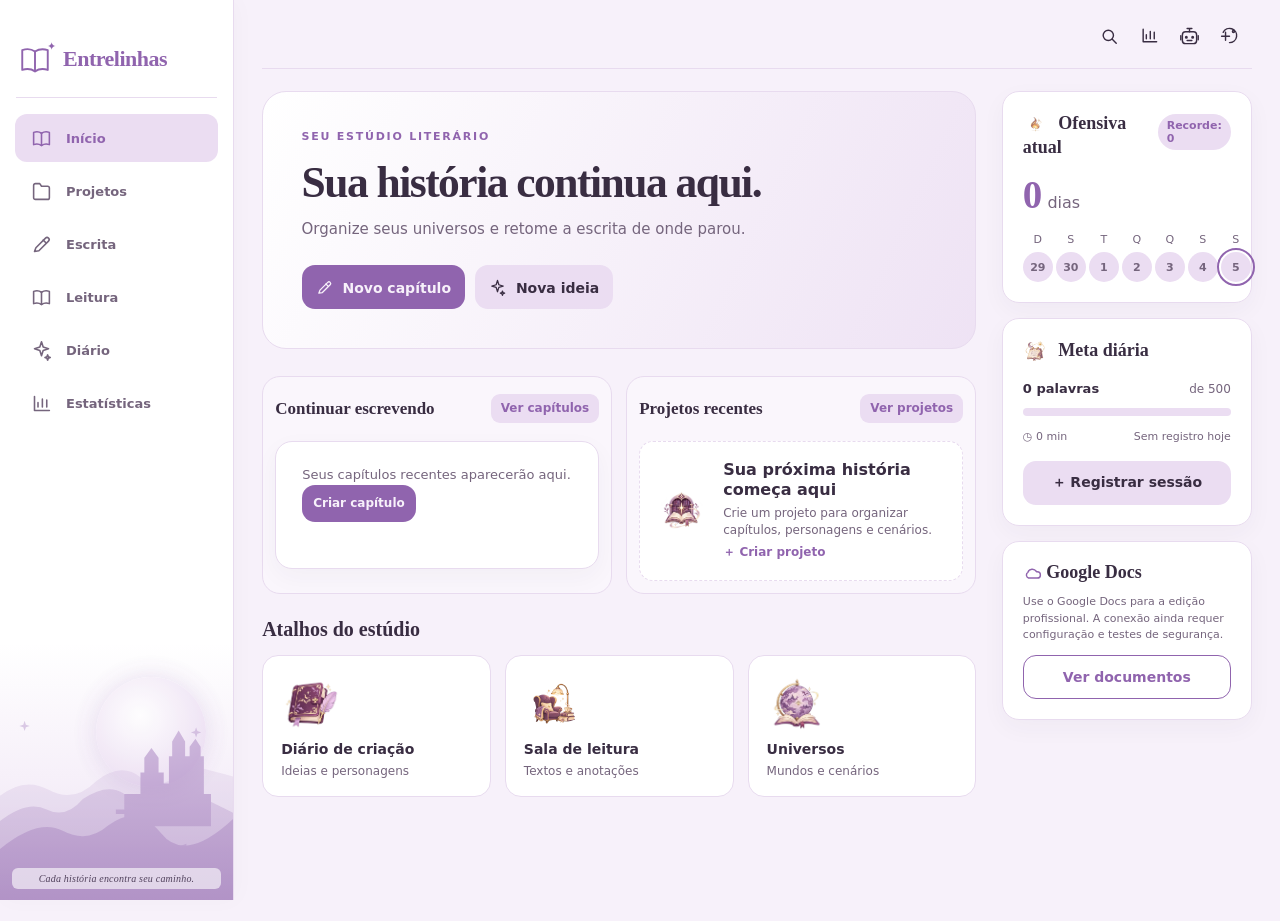
==== index.html @ 414680ad "Add files via upload" ====
<!doctype html>
<html lang="pt-BR"><head>
<meta charset="utf-8">
<meta http-equiv="Content-Security-Policy" content="default-src 'self'; base-uri 'self'; object-src 'none'; script-src 'self' https://accounts.google.com https://apis.google.com; connect-src 'self' https://www.googleapis.com https://docs.googleapis.com https://upload.googleapis.com https://accounts.google.com; img-src 'self' data: blob:; style-src 'self' 'unsafe-inline' https://fonts.googleapis.com; font-src 'self' data: https://fonts.gstatic.com; frame-src https://accounts.google.com https://docs.google.com https://drive.google.com; form-action 'self'; worker-src 'self'; manifest-src 'self'; upgrade-insecure-requests">
<meta name="referrer" content="no-referrer">
<link rel="stylesheet" href="./styles-v315.css"><meta name="viewport" content="width=device-width,initial-scale=1,viewport-fit=cover"><meta name="theme-color" content="#9064AE">
<title>Entrelinhas · Estúdio Literário</title>
<meta name="application-version" content="3.0.9-identidade-adaptavel">
<link rel="manifest" href="./manifest.json">
<link rel="icon" type="image/png" sizes="192x192" href="./icon-192.png">
<link rel="apple-touch-icon" href="./icon-192.png">
<meta name="application-name" content="Entrelinhas">
<meta name="apple-mobile-web-app-capable" content="yes">
<meta name="apple-mobile-web-app-status-bar-style" content="default">

<meta name="application-version" content="3.1.4-editor-imagens-e-leitura">
</head><body data-theme="lavanda"><div id="app"></div><nav id="nav" class="nav" aria-label="Navegação principal"></nav><dialog id="dialog"></dialog><div id="toast" role="status" aria-live="polite"></div><input type="file" id="importFile" accept=".txt,.md,.html,.htm,.docx,.epub,text/plain,text/html" hidden><input type="file" id="projectZipFile" accept=".zip,application/zip" hidden><input type="file" id="backupFile" accept=".json,application/json" hidden><input type="file" id="noteImageFile" accept="image/png,image/jpeg,image/webp" hidden><input type="file" id="imageFile" accept="image/png,image/jpeg,image/webp,image/gif" hidden>
<script defer src="./app-v315.js"></script>
<script defer src="./pwa-register.js"></script>
</body></html>
---- styles-v315.css ----
:root{--bg:#f7f1fa;--card:#fff;--ink:#392d42;--muted:#75657d;--accent:#9064ae;--soft:#ebddf2;--border:#e8dbef;--good:#408365;--shadow:0 8px 25px rgba(57,45,66,.04);--danger:#af425a}
*{box-sizing:border-box}html,body{min-height:100%;margin:0}body{background:var(--bg);color:var(--ink);font-family:system-ui,-apple-system,'Segoe UI',sans-serif}body[data-theme=noturno]{--bg:#231d2d;--card:#342b42;--ink:#f7f0fa;--muted:#ccbdd8;--accent:#d0a7ec;--soft:#50405f;--border:#5e4d6b;--good:#b8e2bd;--shadow:none;--danger:#ec91a2}body[data-theme=papel]{--bg:#f3e8d7;--card:#fff9ef;--ink:#443426;--muted:#786550;--accent:#946d50;--soft:#ead9c1;--border:#e2cfb4;--good:#54815e;--shadow:none;--danger:#ac4858}
button,input,select,textarea{font:inherit}button{cursor:pointer;color:inherit}button:disabled{opacity:.5;cursor:not-allowed}button:focus-visible,input:focus-visible,textarea:focus-visible,select:focus-visible,[contenteditable]:focus-visible{outline:2px solid var(--accent);outline-offset:3px}a{color:var(--accent)}#app{max-width:720px;margin:auto;padding:0 16px 100px;min-height:100dvh}.top{padding:22px 3px 8px;display:flex;justify-content:space-between;align-items:center;gap:8px}.brand{font:700 25px Georgia,serif;letter-spacing:-.8px;color:var(--accent)}.head-actions{display:flex;align-items:center;gap:4px}.icon-btn{background:transparent;border:0;min-width:38px;min-height:38px;font-size:19px;border-radius:12px}.icon-btn:hover{background:var(--soft)}.small{font-size:12px}.tiny{font-size:11px}.muted{color:var(--muted)}.good{color:var(--good)}.strong{font-weight:800}.headline{font-size:clamp(23px,5.6vw,30px);font-weight:800;letter-spacing:-.8px;line-height:1.18;margin:10px 0}.sub{font-size:13px;color:var(--muted);line-height:1.55;margin:5px 0 19px}.section{font-size:19px;font-weight:800;letter-spacing:-.3px;margin:23px 0 12px}.card{background:var(--card);border:1px solid var(--border);border-radius:21px;padding:17px;margin-bottom:12px;box-shadow:var(--shadow)}.card h2{font-size:17px;margin:0 0 10px}.row{display:flex;align-items:center;justify-content:space-between;gap:10px}.flex{display:flex;align-items:center;gap:12px}.grow{flex:1;min-width:0}.grid2{display:grid;grid-template-columns:repeat(2,minmax(0,1fr));gap:10px}.grid3{display:grid;grid-template-columns:repeat(3,minmax(0,1fr));gap:9px}.btn{border:0;border-radius:13px;background:var(--accent);color:var(--bg);font-size:14px;font-weight:750;min-height:44px;padding:11px 14px}.btn.subtle{background:var(--soft);color:var(--ink)}.btn.outline{background:transparent;color:var(--accent);border:1px solid var(--accent)}.btn.danger{background:var(--danger);color:#fff}.btn.small-btn{min-height:37px;padding:8px 11px;font-size:12px}.btn.block{width:100%}.btn-group{display:flex;gap:8px;flex-wrap:wrap}.btn-group .btn{flex:1}.badge{display:inline-flex;padding:5px 9px;border-radius:99px;font-size:11px;font-weight:700;background:var(--soft);color:var(--accent)}.stat{background:var(--soft);border-radius:15px;padding:13px}.number{font-size:28px;font-weight:840;letter-spacing:-.6px;margin:5px 0}.progress{height:8px;background:var(--soft);overflow:hidden;border-radius:20px}.progress>i{display:block;height:100%;background:var(--accent);border-radius:20px}.week{display:grid;grid-template-columns:repeat(7,1fr);gap:5px;margin-top:16px}.week-day{text-align:center;font-size:11px;color:var(--muted)}.dot{width:min(37px,10vw);height:min(37px,10vw);margin:6px auto 0;border-radius:50%;background:var(--soft);color:var(--muted);display:grid;place-items:center;font-size:12px;font-weight:800}.dot.active{background:var(--accent);color:var(--bg)}.dot.today{outline:2px solid var(--accent);outline-offset:2px}.nav{position:fixed;bottom:0;left:50%;transform:translateX(-50%);max-width:720px;width:100%;z-index:20;display:grid;grid-template-columns:repeat(5,1fr);background:var(--card);border-top:1px solid var(--border);padding:8px 6px max(10px,env(safe-area-inset-bottom))}.nav button{border:0;background:transparent;color:var(--muted);display:grid;justify-items:center;gap:3px;padding:5px 0;font-size:10px}.nav button span{font-size:21px}.nav button.active{color:var(--accent);font-weight:800}.project-item{display:flex;align-items:center;gap:12px;text-align:left;width:100%;border-radius:17px;border:1px solid var(--border);background:var(--card);padding:12px;margin-bottom:10px;color:var(--ink)}.cover{width:63px;height:86px;border-radius:10px;flex-shrink:0;display:grid;place-items:center;align-content:center;color:white;font-size:12px;font-weight:700;text-align:center;padding:5px}.cover span{font-size:26px}.clip{overflow:hidden;text-overflow:ellipsis;white-space:nowrap}.line{padding:12px 0;border-bottom:1px solid var(--border)}.line:last-child{border-bottom:0}.empty{color:var(--muted);font-size:13px;line-height:1.6}.chips{display:flex;gap:8px;flex-wrap:wrap;margin:9px 0 15px}.chip{border:0;border-radius:99px;background:var(--soft);color:var(--ink);padding:8px 11px;font-weight:650;font-size:12px}.chip.active{background:var(--accent);color:var(--bg)}.chip:disabled{opacity:.55}.field{display:block;margin:13px 0}.field label{font-size:12px;font-weight:750;display:block;margin-bottom:6px}.field input,.field textarea,.field select{display:block;background:var(--card);color:var(--ink);width:100%;border:1px solid var(--border);border-radius:12px;min-height:44px;padding:10px 12px}.field textarea{min-height:115px;resize:vertical}.swatches{display:flex;gap:12px;flex-wrap:wrap}.swatch{width:39px;height:39px;border-radius:12px;border:2px solid transparent}.swatch.active{outline:2px solid var(--accent);outline-offset:2px}dialog{background:var(--bg);color:var(--ink);border:0;border-radius:22px 22px 0 0;padding:19px;position:fixed;inset:auto 0 0;margin:0 auto;width:min(100%,650px);max-width:650px;max-height:90dvh;overflow:auto}dialog::backdrop{background:#0008}dialog h2{margin:0;font-size:20px}.divider{height:1px;background:var(--border);margin:16px 0}.note-card{border:1px solid var(--border);background:var(--card);border-radius:16px;padding:13px;margin-bottom:9px}.note-card .note-body{font-size:12px;color:var(--muted);line-height:1.5;white-space:pre-wrap;overflow-wrap:anywhere;max-height:70px;overflow:hidden}.tag{border-radius:100px;padding:4px 7px;background:var(--soft);color:var(--accent);font-size:10px}.preview{display:block;width:100%;border:0;background:none;text-align:left;padding:0;color:inherit}.bar-chart{height:130px;display:flex;align-items:end;gap:9px}.bar{flex:1;border-radius:8px 8px 3px 3px;background:var(--accent);min-height:2px}.cal{display:grid;grid-template-columns:repeat(7,1fr);gap:6px;text-align:center;font-size:12px}.cal>span{padding:9px 2px;border-radius:13px}.cal>.on{background:var(--accent);color:var(--bg)}.toast{position:fixed;bottom:84px;left:50%;transform:translateX(-50%);z-index:60;background:var(--ink);color:var(--bg);font-size:12px;padding:10px 15px;border-radius:16px;box-shadow:0 7px 30px #0003}#toast{display:none}#toast.visible{display:block}.fullview #app{padding:0;max-width:none}.fullview .nav{display:none}.editor-shell,.reader-shell{min-height:100dvh;display:flex;flex-direction:column;max-width:1000px;margin:auto}.editor-top,.reader-top{display:flex;gap:8px;align-items:center;justify-content:space-between;padding:10px 13px;background:var(--card);border-bottom:1px solid var(--border)}.editor-top .doc-title{flex:1;background:transparent;color:var(--ink);border:0;min-width:0;font-weight:800;font-size:15px;padding:8px}.toolbar{background:var(--card);border-bottom:1px solid var(--border);padding:8px 10px;display:flex;gap:5px;overflow-x:auto;flex-shrink:0;scrollbar-width:thin}.tool{height:38px;min-width:39px;border:1px solid var(--border);background:var(--soft);color:var(--ink);border-radius:10px;padding:0 11px;font-size:13px;flex-shrink:0}.tool.select{padding:0 6px}.tool select{border:0;background:transparent;color:var(--ink);max-width:105px;height:100%}.writing-box{flex:1;background:var(--bg);padding:18px 10px 105px;min-height:calc(100dvh - 160px)}.paper{min-height:65dvh;max-width:780px;margin:auto;padding:30px clamp(18px,5vw,56px);border-radius:11px;background:var(--card);box-shadow:0 3px 25px #00000008;color:var(--ink);font-family:Georgia,serif;font-size:17px;line-height:1.8;outline:0;overflow-wrap:anywhere}.paper:empty::before{content:'Comece seu capítulo aqui…';color:var(--muted)}.paper img,.reader-content img{max-width:100%;height:auto;border-radius:8px}.paper table,.reader-content table{width:100%;border-collapse:collapse}.paper td,.paper th,.reader-content td,.reader-content th{border:1px solid var(--border);padding:6px}.paper blockquote,.reader-content blockquote{border-left:3px solid var(--accent);padding-left:12px;color:var(--muted)}.paper h1,.paper h2,.reader-content h1,.reader-content h2{line-height:1.25}.editor-status{position:fixed;bottom:0;width:100%;background:var(--card);border-top:1px solid var(--border);padding:10px 15px;display:flex;justify-content:space-between;gap:8px;color:var(--muted);font-size:11px;z-index:4}.reader-shell{height:100dvh;min-height:100dvh;max-width:950px}.reader-top{flex-shrink:0}.reader-actions{display:flex;gap:3px}.reader-scroll{flex:1;overflow-y:auto;overscroll-behavior:contain;scroll-behavior:smooth;background:var(--reader-bg,#fffaf0);color:var(--reader-ink,#3c3328)}.reader-content{max-width:730px;margin:0 auto;padding:28px 24px 80px;font:var(--reader-size,19px)/var(--reader-line,1.75) var(--reader-font,Georgia,serif);white-space:normal;overflow-wrap:anywhere}.reader-content p{margin:0 0 1em;text-align:justify}.reader-content h1,.reader-content h2{text-align:left}.reader-content::selection,.reader-content *::selection{background:#e5bafa}.reader-scroll.paged{overflow-x:auto;overflow-y:hidden;scroll-snap-type:x mandatory}.reader-scroll.paged .reader-content{height:100%;max-width:none;column-width:calc(min(100vw,720px) - 75px);column-gap:40px;column-fill:auto;padding:25px 20px}.reader-scroll.paged .reader-content>*{break-inside:avoid-column}.reader-mark{background:#f4d777;border-radius:3px;color:#3e3422;cursor:pointer}.reader-bottom{background:var(--card);border-top:1px solid var(--border);padding:8px 13px;display:flex;align-items:center;justify-content:space-between;gap:10px;font-size:11px}.reader-bottom .progress{flex:1}.reader-notes{position:absolute;bottom:48px;left:0;right:0;max-height:55vh;overflow:auto;background:var(--card);border-top:1px solid var(--border);padding:14px 18px;box-shadow:0 -10px 35px #0002;z-index:5}.text-quote{font-family:Georgia,serif;font-style:italic;border-left:3px solid var(--accent);padding:6px 11px;margin:10px 0;white-space:pre-wrap}.reader-toast{position:fixed;left:12px;bottom:65px;right:12px;background:var(--card);padding:10px 12px;border:1px solid var(--accent);border-radius:15px;z-index:10}.reader-night{--reader-bg:#201d29;--reader-ink:#ece5ee}.reader-sepia{--reader-bg:#f3e5c9;--reader-ink:#4a3929}.reader-white{--reader-bg:#fff;--reader-ink:#2c2c2c}.mini{font-size:11px;color:var(--muted);line-height:1.5}.danger-text{color:var(--danger)}.hr{margin:10px 0;border-top:1px solid var(--border)}.theme-preview{height:65px;border-radius:12px;border:1px solid var(--border);padding:10px;display:flex;align-items:center;justify-content:center}.theme-preview span{display:block;width:80%;height:30px;border-radius:7px}.banner{background:var(--soft);padding:14px;border-radius:16px;border:1px solid var(--border);margin-bottom:12px}.sr-only{position:absolute;clip:rect(0,0,0,0);width:1px;height:1px;overflow:hidden}.note-list-scroll{max-height:500px;overflow:auto}
@media(min-width:780px){#app{padding-left:26px;padding-right:26px}.editor-shell,.reader-shell{border-left:1px solid var(--border);border-right:1px solid var(--border)}}
@media print{body,body[data-theme]{background:white;color:black}body>*{display:none!important}body>#printRoot{display:block!important}#printRoot{font:12pt/1.6 Georgia,serif;margin:0 auto;max-width:185mm;color:black}#printRoot h1{text-align:center}#printRoot img{max-width:100%;height:auto}#printRoot table{border-collapse:collapse}#printRoot td,#printRoot th{border:1px solid #555;padding:5px}@page{size:A4;margin:20mm}}

.timer-clock{font-variant-numeric:tabular-nums;font-weight:700;color:var(--accent);white-space:nowrap}.editor-status{flex-wrap:wrap;gap:6px}.editor-status .btn{min-height:34px}button[disabled]{opacity:.48;cursor:not-allowed}

/* v0.4: organização e busca */
.project-doc-row{display:flex;align-items:stretch;gap:6px;margin:7px 0}.project-doc-row>.grow{flex:1;min-width:0}.project-doc-row .note-card{margin:0;height:100%}.move-doc-controls{display:flex;flex-direction:column;justify-content:center;gap:5px}.move-doc-controls .btn{min-width:39px;min-height:37px;padding:5px}#libraryResults .preview{text-align:left;width:100%;display:block}#libraryResults .note-card{margin:9px 0}#librarySearch{font-size:16px}body .head-actions{gap:2px}

/* Entrelinhas 0.5: controles compactos de leitura em voz alta */
.reader-actions{gap:2px}.reader-actions .icon-btn{min-width:34px}
@media(max-width:370px){.reader-actions .icon-btn{padding:4px;min-width:30px}}

/* Entrelinhas 0.9 — páginas completas do Diário */
.note-page{max-width:740px;margin:auto;padding:14px 15px 110px;min-height:100dvh}
.note-page-top{display:flex;align-items:center;gap:10px;position:sticky;top:0;z-index:5;background:var(--bg);padding:8px 0 13px}
.note-page-top .note-action{flex:0 0 auto}
.note-sheet{background:var(--card);border:1px solid var(--border);border-radius:23px;padding:22px;margin:12px 0;box-shadow:var(--shadow)}
.note-kicker{color:var(--accent);font-weight:750;font-size:12px;letter-spacing:.08em;text-transform:uppercase}
.note-page-title{font:700 clamp(27px,6vw,42px)/1.2 Georgia,serif;letter-spacing:-.025em;overflow-wrap:anywhere;margin:12px 0}
.note-pill{display:inline-flex;padding:6px 10px;border-radius:20px;background:var(--soft);font-size:12px;margin:3px 4px 3px 0}
.note-meta{display:grid;grid-template-columns:repeat(2,minmax(0,1fr));gap:8px;margin:18px 0}
.note-meta >div{border:1px solid var(--border);padding:12px;border-radius:14px;min-width:0;overflow-wrap:anywhere}
.note-meta small{display:block;color:var(--muted);margin-bottom:5px}
.note-section{padding:14px 0;border-top:1px solid var(--border)}
.note-section h3{font-size:15px;margin:0 0 8px}
.note-reader-prose{white-space:normal;overflow-wrap:anywhere;font-size:var(--reader-size,18px);line-height:var(--reader-line,1.8);font-family:var(--reader-font,Georgia,serif)}
.note-reader-prose p{margin:0 0 1em}.note-reader-prose img{max-width:100%;height:auto}
.note-edit-field{display:grid;gap:7px;margin:12px 0}.note-edit-field label{font-weight:700;font-size:13px}
.note-edit-area{min-height:240px;max-height:60vh;overflow:auto;border:1px solid var(--border);background:var(--card);border-radius:15px;padding:15px;outline-offset:2px;line-height:1.7;overflow-wrap:anywhere}
.note-toolbar{display:flex;gap:6px;flex-wrap:wrap;padding:8px 0}.note-toolbar button{padding:9px 12px;border:1px solid var(--border);border-radius:10px;background:var(--soft);font-weight:700}
.note-save-status{font-size:12px;color:var(--muted);padding:4px 8px}
.note-comment{border:1px solid var(--border);border-radius:12px;padding:12px;margin:9px 0}.note-comment button{margin-top:8px}.note-page .reader-sepia{background:#f9f2e5;color:#443426}.note-page .reader-white{background:#fff;color:#252525}.note-page .reader-night{background:#24222d;color:#eee5f4}
.note-page .reader-sepia,.note-page .reader-white,.note-page .reader-night{border-radius:18px;padding:16px}
.note-page .reader-sepia h3,.note-page .reader-white h3,.note-page .reader-night h3{color:inherit}
@media(max-width:370px){.note-page-top{flex-wrap:wrap}.note-sheet{padding:16px}.note-meta{grid-template-columns:1fr}}

/* v1.0: tipografia exclusivamente nas áreas de escrita; não altera o layout externo */
.typo-controls{display:flex;align-items:center;gap:7px;flex-wrap:wrap;padding:8px 1px 10px;border-bottom:1px solid var(--border);margin-bottom:7px}
.typo-controls label{font-size:12px;color:var(--muted);display:inline-flex;align-items:center;gap:5px;font-weight:650}
.typo-controls select,.typo-controls input{min-height:38px;background:var(--card);color:var(--ink);border:1px solid var(--border);border-radius:10px;padding:6px 8px;font-size:14px;max-width:140px}
.typo-controls input[type=number]{max-width:76px}.typo-controls .tool{font-size:13px;min-height:37px;padding:5px 9px}
.paper,.note-edit-area{overflow-wrap:anywhere;tab-size:4}
.note-edit-area font,.paper font{font-family:inherit}
@media(max-width:420px){.typo-controls{gap:5px}.typo-controls label{font-size:11px}.typo-controls select{max-width:130px}}

/* v1.1 — categorização interna do Diário; identidade visual preservada */
.diary-categories{display:grid;grid-template-columns:repeat(2,minmax(0,1fr));gap:8px;margin:14px 0 18px}
.diary-category{display:flex;align-items:center;justify-content:space-between;gap:8px;text-align:left;padding:12px;border:1px solid var(--border);border-radius:14px;background:var(--card);color:var(--ink);font-weight:700;font-size:12px;min-height:50px}
.diary-category small{background:var(--soft);color:var(--accent);border-radius:30px;padding:3px 8px}
.diary-category.selected{border-color:var(--accent);box-shadow:inset 0 0 0 1px var(--accent)}
.diary-sort{background:var(--card);border:1px solid var(--border);border-radius:10px;color:var(--ink);padding:8px;min-width:95px;max-width:180px}
.note-fields-group{border-top:1px solid var(--border);padding:8px 0 12px}.note-fields-group h3{font-size:16px}
.note-related,.note-block{border:1px solid var(--border);border-radius:15px;background:var(--card);padding:12px;margin:9px 0}
.note-related{display:flex;align-items:center;gap:10px}.note-block{background:var(--bg)}.note-block .note-edit-field textarea{min-height:58px}
.note-block .btn{margin:4px 0}
@media(min-width:650px){.diary-categories{grid-template-columns:repeat(3,minmax(0,1fr))}}

/* Entrelinhas 1.4: páginas de texto em vez de caixas arredondadas, sem mudar a identidade principal. */
.paper.el-paper-page,.note-edit-area.el-paper-page{border:0;border-radius:0;box-shadow:none;outline-offset:0;padding:var(--el-top,80px) var(--el-right,80px) var(--el-bottom,80px) var(--el-left,95px);width:100%;max-width:var(--el-paper-width,210mm);min-height:75vh;background:var(--card);margin:0 auto;overflow:visible;}
.paper.el-paper-page p,.note-edit-area.el-paper-page p{margin:0 0 var(--el-after,30px);padding-left:var(--el-paragraph,0px);text-indent:var(--el-first,0px)}
.note-edit-area.el-paper-page{max-height:none;min-height:60vh;overflow-wrap:anywhere}
.note-sheet:has(.el-paper-page){padding:12px;border-radius:15px}.el-note-actions{display:flex;gap:6px;flex-wrap:wrap;margin:12px 0}
.el-ruler-wrap{max-width:900px;margin:9px auto 0;padding:8px 14px;background:var(--card);border-bottom:1px solid var(--border)}.el-ruler-label{display:block;font-size:11px;color:var(--muted)}.el-ruler{height:31px;position:relative;margin:7px 0;background:repeating-linear-gradient(90deg,var(--border) 0,var(--border) 1px,transparent 1px,transparent 19px);border-bottom:1px solid var(--border)}.el-ruler-scale{font-size:10px;color:var(--muted);letter-spacing:8px;white-space:nowrap;overflow:hidden;display:block}.el-ruler-thumb{position:absolute;top:10px;transform:translateX(-50%);background:var(--accent);color:#fff;border:0;border-radius:3px;padding:2px 4px;font-size:10px;cursor:ew-resize;touch-action:none}.el-ruler-settings{border:0;background:none;color:var(--accent);font-weight:700;padding:6px 0;font-size:12px}.el-measure-grid{display:grid;grid-template-columns:repeat(2,minmax(0,1fr));gap:10px}.el-measure-grid label{font-size:12px;font-weight:650}.el-measure-grid input{display:block;width:100%;padding:10px;margin-top:4px;border:1px solid var(--border);border-radius:8px;background:var(--card);color:var(--ink)}
.el-template-grid{display:grid;grid-template-columns:repeat(2,minmax(0,1fr));gap:10px}.el-template-tile{min-width:0;border:1px solid var(--border);background:var(--card);border-radius:10px;padding:10px;text-align:left;color:var(--ink)}.el-template-preview{height:130px;overflow:hidden;border:1px solid var(--border);background:#fff;color:#26202a;padding:13px;font:8px/1.3 Georgia,serif;margin-bottom:9px;pointer-events:none}.el-template-preview h1{font-size:15px}.el-template-tile span{display:block;font-size:11px;color:var(--muted);margin-top:3px}
@media(max-width:520px){.el-ruler-wrap{padding:6px 10px}.paper.el-paper-page,.note-edit-area.el-paper-page{padding:clamp(24px,8vw,var(--el-top)) clamp(13px,5vw,28px);max-width:100%}.el-measure-grid{grid-template-columns:repeat(2,minmax(0,1fr))}.note-sheet:has(.el-paper-page){padding:8px}}
@media print{.el-ruler-wrap,.el-note-actions{display:none!important}}


/* Entrelinhas 1.5 — edição mobile enxuta e páginas do Diário em abas.
   Mantém o HTML dos textos e os IDs usados pelo salvamento das versões anteriores. */
.el-top-autosave{font-size:10px;color:var(--muted);white-space:nowrap}
.el-top-btn{border:0;background:transparent;color:var(--ink);min-width:35px;min-height:38px;font-size:21px;border-radius:10px}
.el-top-btn:focus-visible,.el-mobile-bottom button:focus-visible{outline:2px solid var(--accent)}
.el-mobile-bottom{display:none}
.el-note-tabbar{display:flex;gap:5px;overflow-x:auto;scrollbar-width:none;padding:0 0 12px;position:sticky;top:59px;background:var(--bg);z-index:4}
.el-note-tabbar button{white-space:nowrap;border:0;border-radius:11px;background:transparent;color:var(--muted);padding:10px 13px;font-size:13px;font-weight:650}
.el-note-tabbar button[aria-selected="true"]{background:var(--soft);color:var(--accent)}
.el-note-panel{display:none;min-width:0}
.el-note-panel.is-active{display:block}
.el-note-panel .note-meta{margin-top:4px}
.el-note-panel .note-meta>div{border:0;border-bottom:1px solid var(--border);border-radius:0;padding:8px 4px}
.el-note-panel .note-section{border-color:var(--border)}
.el-note-panel .note-section>h3{font-size:16px}
.el-note-panel .note-edit-area{outline:none;box-shadow:none}
.el-note-panel .note-page-title{margin-top:0}
.el-note-empty{font-size:13px;color:var(--muted);padding:23px 4px}
.el-note-panel .note-fields-group:not(:first-child){margin-top:12px}
.el-note-panel .note-fields-group textarea{min-height:70px;resize:vertical}
.el-doc-sheet{background:var(--card);width:100%;box-sizing:border-box;overflow-wrap:break-word}
.el-mobile-details{margin-bottom:10px}
@media(max-width:700px){
 .fullview #app{max-width:100vw;overflow-x:hidden}
 .editor-shell{max-width:100vw;min-width:0;width:100%;min-height:100dvh}
 .editor-top{position:sticky;top:0;z-index:21;gap:3px;padding:5px 8px;min-height:55px}
 .editor-top .doc-title{font-size:15px;padding:5px 2px;min-width:0;max-width:none}
 .editor-top .el-hidden-primary{display:none!important}
 .editor-top .el-top-autosave{display:none}
 .editor-shell>.toolbar,.editor-shell>.typo-controls,.editor-shell>.el-ruler-wrap{display:none!important}
 .writing-box{padding:0 0 calc(82px + env(safe-area-inset-bottom));min-height:calc(100dvh - 115px);width:100%;overflow-x:hidden;background:var(--card)}
 .paper.el-paper-page{box-sizing:border-box!important;margin:0!important;width:100%!important;max-width:100%!important;min-width:0!important;min-height:calc(100dvh - 150px);border:0!important;border-radius:0!important;padding:var(--el-top-responsive,10%) var(--el-right-responsive,10%) var(--el-bottom-responsive,10%) var(--el-left-responsive,12%)!important;background:var(--card);box-shadow:none!important;outline:none;overflow-wrap:anywhere}
 .editor-shell>.editor-status{display:none!important}
 .el-mobile-bottom{display:flex;position:fixed;bottom:0;left:0;right:0;z-index:30;min-height:53px;padding:6px 8px max(8px,env(safe-area-inset-bottom));background:var(--card);border-top:1px solid var(--border);align-items:center;justify-content:space-around;gap:4px;max-width:100vw}
 .el-mobile-bottom button{border:0;border-radius:10px;min-width:39px;min-height:40px;background:transparent;color:var(--ink);font-size:19px;font-weight:650}
 .el-mobile-bottom button.el-primary{background:var(--soft);color:var(--accent)}
 .note-page{width:100%;max-width:100%;min-width:0;padding:0 12px 88px}
 .note-page-top{min-height:57px;top:0;gap:5px;flex-wrap:nowrap;padding:7px 2px 4px}
 .note-page-top .grow{min-width:0;overflow:hidden}
 .note-page-top .grow strong{font-size:13px;overflow:hidden;text-overflow:ellipsis;white-space:nowrap;display:block}
 .note-page-top .btn{min-height:36px;padding:7px 9px;font-size:12px;white-space:nowrap}
 .note-sheet,.note-sheet:has(.el-paper-page){padding:15px 12px!important;margin:0!important;border-radius:0!important;border:0!important;box-shadow:none!important}
 .note-sheet .note-meta{grid-template-columns:repeat(2,minmax(0,1fr));gap:5px}
 .note-page .note-edit-area.el-paper-page{padding:var(--el-top-responsive,10%) var(--el-right-responsive,10%) var(--el-bottom-responsive,10%) var(--el-left-responsive,12%)!important;min-height:60dvh;max-width:100%!important;border:0!important;outline:0;box-shadow:none!important}
 .note-page .note-toolbar,.note-page .typo-controls,.note-page .el-note-actions,.note-page .el-ruler-wrap{display:none!important}
 .note-page:has(#notePageBody){padding-bottom:85px}
 .note-page:has(#notePageBody) .el-mobile-bottom{display:flex}
 .note-reader-prose{font-size:inherit;line-height:inherit}
 .note-page .reader-sepia,.note-page .reader-white,.note-page .reader-night{border-radius:0;padding:12px 0;background:transparent;color:var(--ink)}
 .el-note-tabbar{top:55px}
 .el-note-panel [id="notePageTitle"]{border:0;border-bottom:1px solid var(--border);border-radius:0;padding:5px 0;background:transparent;font:700 25px/1.25 Georgia,serif;color:var(--ink)}
 .el-note-panel [id="notePageTitle"]:focus{outline:0;border-bottom:2px solid var(--accent)}
 .el-note-panel [id="notePageBody"]{padding-top:12px!important}
 .el-note-panel .note-edit-field input,.el-note-panel .note-edit-field textarea,.el-note-panel select{font-size:16px}
 .el-note-panel .note-section{padding:14px 0}
 .el-note-panel .note-related{border:1px solid var(--border)}
}
@media(min-width:701px){
 .editor-shell{max-width:1200px}
 .writing-box{padding:24px 32px 90px}
 .paper.el-paper-page{box-sizing:border-box;max-width:min(100%,var(--el-paper-width,210mm));min-height:75vh;margin:auto}
 .el-mobile-bottom{display:none!important}
 .el-note-tabbar{top:70px}
}


/* Entrelinhas 1.6 — Navegação estrutural e paginação manual */
.el-outline-list{display:flex;flex-direction:column;gap:7px;max-height:60vh;overflow:auto;padding:2px}
.el-outline-item{width:100%;border:1px solid var(--border);border-radius:10px;background:var(--card);color:var(--ink);text-align:left;padding:12px;display:flex;gap:10px;align-items:center}
.el-outline-item span{flex:1;min-width:0;overflow:hidden;text-overflow:ellipsis;white-space:nowrap}
.el-outline-item small{color:var(--muted);font-size:11px}
.el-outline-item[data-level="2"]{padding-left:24px}.el-outline-item[data-level="3"]{padding-left:38px}
.el-page-break{display:block;border:0!important;border-top:2px dashed var(--accent)!important;opacity:.6;margin:22px 0!important;height:10px;position:relative}
.el-page-break:after{content:'Quebra de página';position:absolute;top:-13px;right:4px;background:var(--card);padding:2px 6px;color:var(--muted);font:10px system-ui}
.el-template-tile{display:flex;flex-direction:column;gap:3px}.el-template-preview{height:165px;box-shadow:0 4px 14px #00000012;border-radius:2px;padding:18px;overflow:hidden;background:#fff}
@media print{hr[data-el-break="page"]{page-break-after:always;break-after:page;border:0!important;margin:0!important;height:0!important}hr[data-el-break="page"]:after{display:none!important}}

/* Entrelinhas IA v1.7: painel próprio, sem alterar o desenho principal. */
.el-ai-grid{display:grid;grid-template-columns:repeat(2,minmax(0,1fr));gap:9px;margin:12px 0}
.el-ai-grid button{padding:14px 10px;border:1px solid var(--border);border-radius:13px;background:var(--card);font-weight:700;text-align:left}
.el-ai-grid button[aria-pressed="true"]{border:2px solid var(--accent);background:var(--soft)}
.el-ai-desc{font-size:12px;color:var(--muted);font-weight:400;display:block;margin-top:5px}
.el-ai-panel textarea{width:100%;min-height:95px;font:inherit;border:1px solid var(--border);background:var(--card);color:var(--ink);border-radius:12px;padding:10px}
.el-ai-panel .field{margin:12px 0}
.el-ai-actions{display:flex;gap:8px;flex-wrap:wrap;margin-top:15px}
.el-ai-result{white-space:pre-wrap;overflow-wrap:anywhere;max-height:35vh;overflow:auto;padding:12px;background:var(--soft);border-radius:12px;font-size:14px;margin:10px 0}
.el-ai-warning{font-size:12px;color:var(--muted);line-height:1.5}



/* Entrelinhas 1.4 — mapa de conexões e fichas vivas. Sem alterar a identidade global. */
.graph-actions{display:flex;gap:8px;flex-wrap:wrap;margin:12px 0}
.graph-panel{background:var(--card);border:1px solid var(--border);border-radius:18px;padding:14px;margin:12px 0;box-shadow:var(--shadow)}
.graph-controls{display:flex;gap:8px;flex-wrap:wrap;align-items:center;margin:8px 0 12px}
.graph-controls select,.graph-controls input{min-height:40px;max-width:100%;background:var(--bg);color:var(--ink);border:1px solid var(--border);border-radius:10px;padding:6px}
.graph-canvas{width:100%;height:min(66vh,540px);min-height:310px;border-radius:15px;border:1px solid var(--border);background:radial-gradient(circle at 25% 20%,var(--soft),var(--bg));touch-action:none;overflow:hidden;position:relative}
.graph-canvas svg{display:block;width:100%;height:100%;touch-action:none}
.graph-node{cursor:pointer;outline:none}.graph-node:focus-visible circle{stroke:var(--accent);stroke-width:4}
.graph-node text{font-size:22px;pointer-events:none;paint-order:stroke fill;stroke:var(--card);stroke-width:5px;stroke-linejoin:round;fill:var(--ink)}
.graph-edge{stroke:var(--accent);opacity:.4;stroke-width:1.5;fill:none}.graph-edge.family{stroke:#A86F86;stroke-width:2.6;opacity:.85}.graph-edge.event{stroke:#5F8399;stroke-dasharray:5 3;opacity:.8}
.graph-node circle{stroke:var(--card);stroke-width:3;filter:drop-shadow(0 2px 4px #0002)}
.graph-legend{display:flex;gap:8px;flex-wrap:wrap;font-size:11px;color:var(--muted)}.graph-dot{display:inline-block;width:9px;height:9px;border-radius:100%;margin-right:4px}
.graph-empty{padding:36px 14px;text-align:center;color:var(--muted)}
.graph-form-grid{display:grid;grid-template-columns:1fr 1fr;gap:8px}.graph-form-grid>*{min-width:0}
.graph-family-line,.graph-mental-entry{background:var(--bg);border:1px solid var(--border);padding:10px;border-radius:12px;margin:9px 0}
.graph-family-line{display:flex;justify-content:space-between;align-items:center;gap:10px}
.graph-mental-entry time{font-size:11px;color:var(--muted)}
.graph-tag{display:inline-block;font-size:11px;background:var(--soft);border-radius:99px;padding:4px 7px;margin:2px}
.graph-aux{font-size:12px;color:var(--muted)}
@media(max-width:410px){.graph-form-grid{grid-template-columns:1fr}.graph-controls select{flex:1;min-width:115px}}
.graph-edge.story{stroke:#9E7A50;stroke-width:2.2;opacity:.9;stroke-dasharray:9 3}.graph-family-line .grow{flex:1;min-width:0}


/* 3.0.4: Removidas regras globais de impressão/importação que limitavam
   o body a 760/780px e alteravam margens, fonte e títulos de todo o app.
   Estilos de documentos devem ficar isolados de body, nunca globais. */

/* Entrelinhas 2.4 — Diário editorial e leitura com edição direta */
.el24-reader-edit{padding:7px 10px;min-height:36px;font-size:12px;white-space:nowrap}
.note-page{max-width:900px;margin:auto}
.note-page-top{background:var(--card);position:sticky;top:0;z-index:11;border-bottom:1px solid var(--border);padding:9px 14px;gap:9px}
.note-page-top .grow{flex:1;min-width:0}
.note-page-top strong{font-size:14px}
.note-sheet{max-width:820px;margin:0 auto!important;padding:22px 22px 70px!important;background:var(--card)}
.el-note-tabbar{background:var(--card);border-bottom:1px solid var(--border);padding:7px 0;gap:4px;top:58px;z-index:8;margin-bottom:19px}
.el-note-tabbar button{border-radius:8px 8px 0 0;padding:11px 15px;min-height:42px}
.el-note-tabbar button[aria-selected="true"]{background:transparent;color:var(--accent);box-shadow:inset 0 -3px var(--accent)}
.el-note-panel{min-height:56dvh}
.el-note-panel[data-el15-panel="documento"]{max-width:740px;margin:0 auto}
.el-note-panel[data-el15-panel="documento"]>.note-section{border:0;padding:6px 0}
.el-note-panel[data-el15-panel="documento"]>.note-section>h3{display:none}
.note-page-title{font-size:clamp(27px,5vw,38px);line-height:1.18;letter-spacing:-.8px;font-family:Georgia,serif;margin:12px 0 4px}
.el24-note-context{color:var(--muted);font-size:12px;border-bottom:1px solid var(--border);padding-bottom:18px;margin-bottom:15px}
.el24-inline-edit{border:1px solid var(--border);border-radius:10px;background:var(--soft);color:var(--accent);font-weight:750;font-size:13px;min-height:40px;padding:8px 13px;margin:9px 0 14px}
.el24-panel-title{font-size:21px;font-weight:750;letter-spacing:-.4px;margin:6px 0 16px}
.el-note-panel[data-el15-panel="detalhes"]>.note-section,.el-note-panel[data-el15-panel="conexoes"]>.note-section,.el-note-panel[data-el15-panel="notas"]>.note-section{border:0;border-bottom:1px solid var(--border);padding:14px 0}
.el-note-panel .note-meta{display:grid;grid-template-columns:repeat(2,minmax(0,1fr));gap:10px;border-bottom:1px solid var(--border);margin:0 0 15px;padding:10px 0 16px}
.el-note-panel .note-meta>div{border:0;padding:5px 0;font-size:13px;min-width:0;overflow-wrap:anywhere}
.el-note-panel .note-meta small{color:var(--muted)}
.el-note-panel .note-fields-group{border:0;border-bottom:1px solid var(--border);padding:10px 0 18px}
.el-note-panel .note-fields-group h3{font-size:15px;margin-bottom:10px}
.el-note-panel .note-edit-field{margin:12px 0}
.el-note-panel .note-edit-field label{font-size:12px;color:var(--muted);font-weight:650}
.el-note-panel .note-edit-field input,.el-note-panel .note-edit-field textarea,.el-note-panel select{border:1px solid var(--border);background:var(--card);border-radius:9px}
.el-note-panel .note-related,.el-note-panel .note-block{border-radius:10px;box-shadow:none}
.el24-title-wrap{margin:0 0 20px!important}
.el24-title-wrap input#notePageTitle{font-size:clamp(25px,4vw,36px);font-weight:750;border:0;border-bottom:1px solid var(--border);border-radius:0;line-height:1.2;padding:8px 0}
.el-note-panel #notePageBody{min-height:62dvh;line-height:1.8}
.note-reader-prose{padding-top:6px;font-family:var(--reader-font,Georgia,serif);line-height:var(--reader-line,1.75)}
@media(max-width:700px){
 .note-page{padding:0 0 90px!important;width:100%}
 .note-page-top{min-height:57px;padding:8px 10px}
 .note-page-top [data-action="note-back"]{max-width:84px;text-overflow:ellipsis;overflow:hidden}
 .note-page-top .btn{padding:7px 8px}
 .note-sheet,.note-sheet:has(.el-paper-page){padding:12px 17px 85px!important;background:var(--card);margin:0!important}
 .el-note-tabbar{top:56px;margin:0 -17px 17px;padding:0 13px 4px}
 .el-note-tabbar button{padding:12px 10px;font-size:12px}
 .el-note-panel .note-meta{grid-template-columns:1fr 1fr}
 .el-note-panel .note-section{padding:12px 0}
 .note-page .note-reader-prose{font-size:var(--reader-size,19px)}
 .reader-top .reader-actions{gap:0;min-width:0}
 .reader-top .reader-actions .icon-btn{min-width:33px;font-size:17px}
 .el24-reader-edit{min-height:34px;padding:7px 8px;font-size:12px}
}

/* v2.5: no Android, scale page measurements with the paper width instead of silently overriding them. */
@media(max-width:700px){
 .paper.el-paper-page p,.note-edit-area.el-paper-page p{padding-left:var(--el-paragraph-responsive,0%);text-indent:var(--el-first-responsive,0%);margin-bottom:var(--el-after-responsive,3%)}
 .paper.el-paper-page,.note-edit-area.el-paper-page{box-sizing:border-box;}
}

/* Google Docs como editor original */
.el-docs-pill{display:inline-flex;margin-right:8px;padding:3px 8px;border-radius:20px;background:var(--soft,#eee4f5);color:var(--accent,#9064AE);font-size:11px;font-weight:750;white-space:nowrap}
.el-docs-row .preview{text-align:left}.el-docs-unloaded{padding:20px 8px;line-height:1.7;color:var(--muted,#777)}
@media(max-width:540px){.el-docs-row .row{align-items:flex-start;gap:12px}.el-docs-row .btn-group{display:flex;flex-wrap:wrap;gap:5px}.el-docs-row .btn-group .btn{font-size:12px}}

/* Entrelinhas 2.7 — espaço de trabalho para PC; layout móvel preservado. */
@media (min-width: 1050px) {
  body:not(.fullview) #nav.nav {
    position:fixed; inset:0 auto 0 0; transform:none;
    width:234px; max-width:none; height:100dvh;
    display:flex!important; flex-direction:column; justify-content:flex-start;
    padding:102px 15px 28px; gap:7px;
    border-top:0; border-right:1px solid var(--border);
    background:var(--card); box-shadow:3px 0 22px #00000006;
  }
  body:not(.fullview) #nav.nav::before {
    content:'✒  ENTRELINHAS'; position:absolute; left:27px; top:33px;
    font:700 17px Georgia,serif;letter-spacing:.06em;color:var(--accent);
  }
  body:not(.fullview) #nav.nav :is(button,a[data-el311-open-tab]) {
    display:flex; align-items:center; justify-content:flex-start;
    gap:15px; padding:13px 15px; width:100%; border-radius:12px;
    font-size:14px; font-weight:650; text-align:left;
  }
  body:not(.fullview) #nav.nav :is(button,a[data-el311-open-tab]):hover {background:var(--soft);color:var(--ink)}
  body:not(.fullview) #nav.nav :is(button,a[data-el311-open-tab]).active {background:var(--soft);color:var(--accent)}
  body:not(.fullview) #nav.nav :is(button,a[data-el311-open-tab]) span {font-size:21px;width:25px;text-align:center}
  body:not(.fullview) #app {max-width:1280px;margin:0 0 0 234px;padding:0 clamp(28px,4vw,80px) 90px}
  body:not(.fullview) #app>main {max-width:1080px;margin:0 auto}
  body:not(.fullview) .top {max-width:1080px;margin:0 auto;padding-top:25px;padding-bottom:22px}
  body:not(.fullview) .top .brand {font-size:19px;opacity:.78}
  body:not(.fullview) .headline {font-size:36px;margin-top:16px}
  body:not(.fullview) .sub {font-size:15px}
  body:not(.fullview) .grid2 {gap:17px}
  body:not(.fullview) .grid3 {gap:16px}
  body:not(.fullview) .card {padding:23px 26px;border-radius:17px}
  body:not(.fullview) .project-item {padding:17px 18px}
  body:not(.fullview) dialog {inset:50% auto auto 50%;transform:translate(-50%,-50%);border-radius:20px;max-width:min(700px,calc(100vw - 60px));max-height:86dvh}
  body.fullview .editor-shell {max-width:1440px}
  body.fullview .reader-shell {max-width:1250px}
  body.fullview .writing-box {padding:34px 36px 100px}
  body.fullview .paper {max-width:920px}
  body.fullview .reader-content {max-width:850px}
  body.fullview .note-page {max-width:1030px}
  body.fullview .note-sheet {padding:30px 50px}
  .el-template-grid {grid-template-columns:repeat(3,minmax(0,1fr))}
  .el-ruler-wrap {max-width:1000px}
}
@media (min-width: 1500px){body:not(.fullview) #app{margin-left:234px;max-width:none}}
@media (prefers-reduced-motion:reduce){*,*::before,*::after{scroll-behavior:auto!important;transition-duration:0.01ms!important;animation-duration:0.01ms!important}}

/* Entrelinhas 2.9 — texto corrido com recuo real de primeira linha.
   O editor HTML costuma criar DIVs ao pressionar Enter; tratamos DIVs e Ps do mesmo jeito.
   O recuo do próprio campo cobre conteúdo digitado sem bloco (documentos antigos). */
.paper.el-paper-page,.note-edit-area.el-paper-page{
 text-indent:var(--el-first,47.24px);
 white-space:normal;
 overflow-wrap:break-word;
}
.paper.el-paper-page > p,.paper.el-paper-page > div,
.note-edit-area.el-paper-page > p,.note-edit-area.el-paper-page > div{
 text-indent:var(--el-first,47.24px);
 padding-left:var(--el-paragraph,0px);
 margin:0 0 var(--el-after,15.12px);
}
.paper.el-paper-page > :is(h1,h2,h3,h4,h5,h6,ul,ol,blockquote,table),
.note-edit-area.el-paper-page > :is(h1,h2,h3,h4,h5,h6,ul,ol,blockquote,table){text-indent:0}
.el29-card-actions{display:flex;flex-wrap:wrap;align-items:center;gap:7px}
.el29-newtab{display:inline-flex;align-items:center;justify-content:center;min-height:34px;border:1px solid var(--border);border-radius:9px;padding:5px 9px;font-size:12px;text-decoration:none;white-space:nowrap;background:var(--card)}
.el29-newtab:hover,.el29-newtab:focus-visible{background:var(--soft)}
@media(max-width:700px){
 .paper.el-paper-page,.note-edit-area.el-paper-page{text-indent:var(--el-first-responsive,5.95%)}
 .paper.el-paper-page > p,.paper.el-paper-page > div,
 .note-edit-area.el-paper-page > p,.note-edit-area.el-paper-page > div{
   text-indent:var(--el-first-responsive,5.95%);
   padding-left:var(--el-paragraph-responsive,0%);
   margin-bottom:var(--el-after-responsive,1.9%);
 }
}

.el29-top-link{min-width:32px;height:34px;padding:4px 7px;font-size:17px}

/* Entrelinhas 3.0 — themes added without changing the three original palettes. */
body[data-theme='gotico']{--bg:#17121B;--card:#2A202E;--ink:#F1E8F1;--muted:#B8A7BA;--accent:#B987B7;--soft:#3F2E41;--border:#554256;--good:#9ED4AC;--shadow:none;--danger:#D46C79}
body[data-theme='floral']{--bg:#FFF9F6;--card:#FFFFFF;--ink:#543D48;--muted:#84717A;--accent:#A46B8C;--soft:#F5E3E9;--border:#E9CFD8;--good:#4D896B;--shadow:none;--danger:#D46C79}
body[data-theme='pastel']{--bg:#F7F5FF;--card:#FFFFFF;--ink:#3D3858;--muted:#79738B;--accent:#8877CF;--soft:#E9E4FB;--border:#DCD5F1;--good:#4D896B;--shadow:none;--danger:#D46C79}
body[data-theme='romance']{--bg:#211620;--card:#32212F;--ink:#F8E9F0;--muted:#CAADC2;--accent:#DB8AA0;--soft:#513346;--border:#63475B;--good:#9ED4AC;--shadow:none;--danger:#D46C79}
body[data-theme='bosque']{--bg:#1D2923;--card:#293B31;--ink:#F0F5EE;--muted:#BED0BC;--accent:#779B7C;--soft:#395244;--border:#4B5D50;--good:#9ED4AC;--shadow:none;--danger:#D46C79}
body[data-theme='creme']{--bg:#F9F3E9;--card:#FFFCF4;--ink:#47372A;--muted:#85745F;--accent:#9D7C56;--soft:#EDE0CA;--border:#E2D1B8;--good:#4D896B;--shadow:none;--danger:#D46C79}
body[data-theme='cereja']{--bg:#301B28;--card:#442436;--ink:#FCECF2;--muted:#DBACBF;--accent:#BB4F71;--soft:#66394C;--border:#784B5E;--good:#9ED4AC;--shadow:none;--danger:#D46C79}
body[data-theme='lua']{--bg:#182131;--card:#25334A;--ink:#EDF2FB;--muted:#B7C5DB;--accent:#A2B3D2;--soft:#364763;--border:#445570;--good:#9ED4AC;--shadow:none;--danger:#D46C79}
body[data-theme='vermelho']{--bg:#2A1218;--card:#3E1C25;--ink:#FFF0F0;--muted:#E3B8BE;--accent:#D95C64;--soft:#622C38;--border:#703846;--good:#9ED4AC;--shadow:none;--danger:#D46C79}
body[data-theme='marinho']{--bg:#0F2037;--card:#1B304B;--ink:#EDF5FF;--muted:#B5C9E0;--accent:#8BB6E4;--soft:#294665;--border:#365674;--good:#9ED4AC;--shadow:none;--danger:#D46C79}

/* Theme card gallery with live color previews. */
@media(min-width:680px){body:not(.fullview) .grid3:has(.theme-preview){grid-template-columns:repeat(4,minmax(0,1fr))}}
.theme-preview{transition:transform .15s ease}.preview:hover .theme-preview{transform:translateY(-2px)}
/* Desktop: genuinely wide home, mobile layout untouched. */
@media(min-width:1100px){
 body:not(.fullview) #app{width:calc(100% - 234px);max-width:none;margin:0 0 0 234px;padding:0 clamp(22px,3vw,60px) 100px}
 body:not(.fullview) #app>main,body:not(.fullview) .top{max-width:1500px;width:100%;margin-left:auto;margin-right:auto}
 body:not(.fullview) .top{position:sticky;top:0;z-index:12;background:var(--bg);border-bottom:1px solid var(--border);padding-top:16px;padding-bottom:14px}
 body:not(.fullview) .top .brand{font-size:21px;opacity:1}
 .el30-workspace{display:grid;grid-template-columns:minmax(0,1fr) 300px;gap:clamp(20px,2vw,36px);align-items:start;padding-top:22px}
 .el30-main-column{min-width:0}.el30-hero{background:linear-gradient(115deg,var(--card),var(--soft));border:1px solid var(--border);border-radius:24px;padding:clamp(24px,3vw,48px);margin-bottom:27px}
 .el30-eyebrow{font:700 11px system-ui,sans-serif;letter-spacing:.16em;color:var(--accent)}
 .el30-hero h1{font:700 clamp(31px,3.4vw,49px)/1.12 Georgia,serif;max-width:680px;letter-spacing:-.035em;margin:15px 0 10px}
 .el30-hero p{font-size:15px;line-height:1.6;color:var(--muted);margin:0}.el30-quick{display:flex;flex-wrap:wrap;gap:10px;margin-top:24px}
 .el30-section{margin:25px 0 34px}.el30-section-title{display:flex;align-items:center;justify-content:space-between;gap:10px;margin-bottom:14px}.el30-section-title h2,.el30-side-card h2{font:700 20px Georgia,serif;margin:0}.el30-text-link{background:none;border:0;color:var(--accent);font-size:13px;font-weight:700;white-space:nowrap}
 .el30-recent-grid{display:grid;grid-template-columns:repeat(2,minmax(0,1fr));gap:12px}.el30-document{display:flex;align-items:flex-start;flex-wrap:wrap;gap:13px;background:var(--card);border:1px solid var(--border);border-radius:17px;padding:17px;min-width:0}.el30-file-icon{width:41px;height:45px;display:grid;place-items:center;background:var(--soft);color:var(--accent);border-radius:10px;font-size:23px}.el30-doc-info{min-width:0;flex:1;display:grid;gap:6px}.el30-doc-info strong{overflow:hidden;text-overflow:ellipsis;white-space:nowrap;font-size:14px}.el30-doc-info span{font-size:12px;color:var(--muted)}.el30-doc-buttons{display:flex;gap:6px;width:100%}
 .el30-project-grid{display:grid;grid-template-columns:repeat(4,minmax(0,1fr));gap:15px}.el30-project{background:transparent;border:0;display:grid;text-align:left;gap:7px;min-width:0;padding:0}.el30-project-cover{height:auto;aspect-ratio:3/4;border-radius:13px;background:linear-gradient(145deg,var(--el30-cover),var(--soft));display:grid;place-items:center;color:white;font-size:33px;box-shadow:0 10px 22px #00000013}.el30-project strong{overflow:hidden;white-space:nowrap;text-overflow:ellipsis;font-size:13px}.el30-project>span{font-size:12px;color:var(--muted)}.el30-empty-project{background:var(--card);border:1px dashed var(--accent);border-radius:14px;min-height:165px;color:var(--accent);padding:20px}
 .el30-shortcuts{display:grid;grid-template-columns:repeat(3,minmax(0,1fr));gap:12px}.el30-shortcuts button{background:var(--card);border:1px solid var(--border);border-radius:16px;min-height:112px;text-align:left;padding:16px;color:var(--accent);font-size:22px;display:flex;flex-direction:column;align-items:flex-start;gap:8px}.el30-shortcuts strong{font-size:13px;color:var(--ink)}.el30-shortcuts span{font-size:11px;color:var(--muted)}
 .el30-aside{position:sticky;top:83px}.el30-side-card{padding:20px!important;margin:0 0 15px!important}.el30-side-card h2{font-size:18px}.el30-streak{margin:12px 0 0;color:var(--muted)}.el30-streak b{font:700 39px Georgia,serif;color:var(--accent)}.el30-aside .week{gap:3px}.el30-aside .dot{width:30px;height:30px;font-size:11px}.el30-progress-label{display:flex;align-items:center;justify-content:space-between;gap:7px;font-size:13px;margin:17px 0 12px}.el30-progress-label span{font-size:12px;color:var(--muted)}.el30-mini-stats{display:flex;justify-content:space-between;gap:5px;font-size:11px;color:var(--muted);margin:14px 0 18px}
}
@media(min-width:1100px) and (max-width:1380px){.el30-workspace{grid-template-columns:minmax(0,1fr) 255px}.el30-project-grid{grid-template-columns:repeat(3,minmax(0,1fr))}.el30-recent-grid{grid-template-columns:1fr}}
/* Tablet and phone use the existing compact home, deliberately unchanged. */


/* Entrelinhas 3.0.2 — reparo de contenção de layout no desktop.
   A Home não pode herdar largura de coluna da versão móvel. */
@media screen and (min-width:1100px) {
  html, body { width:100%; min-width:0; }
  body:not(.fullview) #app {
    display:block !important;
    position:relative;
    box-sizing:border-box;
    width:calc(100vw - 234px) !important;
    min-width:0 !important;
    max-width:none !important;
    margin:0 0 0 234px !important;
    padding:0 clamp(22px,3vw,60px) 100px !important;
  }
  body:not(.fullview) #app > main,
  body:not(.fullview) #app > .top {
    box-sizing:border-box;
    display:block;
    width:100% !important;
    min-width:0 !important;
    max-width:1500px !important;
    margin-left:auto !important;
    margin-right:auto !important;
  }
  body:not(.fullview) #app > .top {display:flex;}
  body:not(.fullview) #app > main > .el30-workspace {
    box-sizing:border-box;
    display:grid;
    width:100% !important;
    min-width:0;
    max-width:none !important;
    grid-template-columns:minmax(0,1fr) minmax(250px,300px);
    gap:clamp(18px,2vw,32px);
    align-items:start;
  }
  .el30-workspace > .el30-main-column,
  .el30-workspace > .el30-aside {min-width:0; width:auto; max-width:100%;}
  .el30-main-column .el30-hero h1 {overflow-wrap:normal; word-break:normal;}
}
@media screen and (min-width:1100px) and (max-width:1330px) {
  body:not(.fullview) #app > main > .el30-workspace {
    grid-template-columns:minmax(0,1fr) minmax(230px,265px);
    gap:18px;
  }
}
@media screen and (min-width:1100px) and (max-width:1200px) {
  body:not(.fullview) #app > main > .el30-workspace {grid-template-columns:minmax(0,1fr);}
  .el30-aside {position:static;display:grid;grid-template-columns:repeat(2,minmax(0,1fr));gap:15px;}
  .el30-aside .el30-side-card {margin:0 !important;}
}

/* Entrelinhas 3.0.4 — layout responsivo baseado na viewport real. */
@media screen and (min-width:1100px) {
  html, body { width:100%; max-width:none; min-width:0; margin:0; padding:0; }
  body:not(.fullview) #app {
    width:calc(100% - 234px) !important;
    max-width:none !important;
    margin:0 0 0 234px !important;
    padding:0 clamp(20px,2.2vw,44px) 90px !important;
  }
  body:not(.fullview) #app > main,
  body:not(.fullview) #app > .top {
    width:100% !important;
    max-width:1560px !important;
    margin-left:auto !important;
    margin-right:auto !important;
  }
  body:not(.fullview) #app > main > .el30-workspace {
    width:100% !important;
    min-width:0 !important;
    max-width:none !important;
    grid-template-columns:minmax(0,1fr) minmax(250px,290px);
    gap:clamp(16px,2vw,26px);
  }
  .el30-workspace > * {min-width:0;max-width:100%}
  .el30-main-column .el30-hero h1 {overflow-wrap:break-word}
}
@media screen and (min-width:1100px) and (max-width:1350px){
 body:not(.fullview) #app > main > .el30-workspace {grid-template-columns:minmax(0,1fr) 250px}
 .el30-project-grid {grid-template-columns:repeat(3,minmax(0,1fr))}
}
@media screen and (min-width:1100px) and (max-width:1200px){
 body:not(.fullview) #app > main > .el30-workspace {grid-template-columns:minmax(0,1fr)}
 .el30-aside {position:static;display:grid;grid-template-columns:repeat(2,minmax(0,1fr));gap:14px}
}

/* Entrelinhas 3.0.5 — UI integrada, compacta, responsiva, com iconografia própria. */
.el305-icon{display:block;flex:none;width:48px;height:48px;object-fit:contain;filter:drop-shadow(0 2px 4px #3e214019)}
.diary-categories{display:grid!important;grid-template-columns:repeat(3,minmax(0,1fr))!important;gap:10px!important;margin:20px 0 17px!important}
.diary-category{display:flex!important;flex-direction:row!important;justify-content:flex-start!important;align-items:center!important;gap:10px!important;min-width:0!important;min-height:76px!important;text-align:left!important;padding:9px 14px!important;border:1px solid var(--border)!important;border-radius:16px!important;background:var(--card)!important;box-shadow:0 3px 12px #33203b07!important;transition:background .15s,border-color .15s,transform .15s!important}
.diary-category:hover{background:var(--soft)!important;transform:translateY(-1px)}
.diary-category.selected{background:var(--soft)!important;border:2px solid var(--accent)!important;padding:8px 13px!important}
.diary-category .el305-icon{width:50px;height:50px}
.diary-category .el305-cat-label{flex:1;min-width:0;font-size:14px;font-weight:750;color:var(--ink);overflow:hidden;text-overflow:ellipsis;white-space:nowrap}
.diary-category small{margin-left:auto!important;background:var(--soft)!important;color:var(--accent)!important;flex:none;border-radius:999px;padding:5px 8px;font-weight:800}
.el305-actions{display:flex;gap:10px;justify-content:flex-end;align-items:center;margin:7px 0 20px}
.el305-actions .btn{width:auto;min-width:230px}
#noteResults{display:grid;grid-template-columns:repeat(2,minmax(0,1fr));gap:12px;align-items:start}
#noteResults>.note-card{margin-bottom:0;min-width:0}
#noteResults>.card.empty{grid-column:1/-1}
.el305-note-type{display:flex;align-items:center;gap:8px;flex-wrap:wrap}
.el305-note-type .el305-icon{width:33px;height:33px}
.el305-project-actions{display:flex;justify-content:flex-end;margin:18px 0}
.el305-project-actions>.btn{min-width:175px}
.el305-project-library{display:grid;grid-template-columns:repeat(3,minmax(0,1fr));gap:14px;align-items:start}
.el305-project-library>.project-item{margin:0;min-height:115px;box-shadow:0 4px 18px #00000007}
.el305-project-empty{grid-column:1/-1;display:flex;flex-direction:column;align-items:center;text-align:center;justify-content:center;gap:9px;padding:32px 18px;border:1px dashed var(--border);border-radius:22px;background:var(--card)}
.el305-project-empty .el305-icon{width:112px;height:112px}
.el305-project-empty h2{margin:0;font:700 23px Georgia,serif;color:var(--ink)}
.el305-project-empty p{color:var(--muted);font-size:14px;margin:0 0 10px;line-height:1.5}
.el30-empty-project{display:flex!important;gap:16px;align-items:center;justify-content:center;min-height:145px!important;width:100%;text-align:left!important;border:1px dashed var(--border)!important;background:var(--card)!important;padding:14px!important;color:var(--ink)!important}
.el30-empty-project .el305-icon{width:94px;height:94px}
.el30-empty-project>span{display:grid;gap:6px;max-width:275px}
.el30-empty-project strong{font-size:16px}.el30-empty-project small{font-size:12px;line-height:1.4;color:var(--muted)}
.el30-empty-project em{font-size:13px;font-weight:800;font-style:normal;color:var(--accent)}
@media(min-width:1100px){.diary-categories{grid-template-columns:repeat(4,minmax(0,1fr))!important}.el305-project-library{grid-template-columns:repeat(3,minmax(0,1fr))}}
@media(max-width:750px){.diary-categories{grid-template-columns:repeat(2,minmax(0,1fr))!important;gap:8px!important}.diary-category{padding:7px 9px!important;min-height:62px!important}.diary-category.selected{padding:6px 8px!important}.diary-category .el305-icon{width:37px;height:37px}.diary-category .el305-cat-label{font-size:12px}.diary-category small{padding:3px 6px;font-size:10px}.el305-actions .btn{width:100%}#noteResults{grid-template-columns:1fr}.el305-project-library{grid-template-columns:1fr}.el305-project-actions>.btn{width:100%}}
@media(min-width:751px) and (max-width:1099px){.el305-project-library{grid-template-columns:repeat(2,minmax(0,1fr))}}

/* Entrelinhas 3.0.6 — correções de grade e composição visual. */
@media (min-width:1100px){
 .el30-project-grid{grid-template-columns:repeat(3,minmax(0,1fr));}
 .el30-project-grid>.el30-empty-project{grid-column:1/-1;max-width:760px;min-height:184px;justify-content:flex-start;}
 .el30-recent-grid:has(> :only-child){grid-template-columns:minmax(0,1fr);}
 .el30-recent-grid:has(> :only-child)>.el30-document{max-width:760px;}
 .el30-shortcuts button{min-width:0;min-height:134px;justify-content:center;}
 .el30-shortcuts .el305-icon{width:52px;height:52px;}
}
.el30-empty-project{box-sizing:border-box;overflow:hidden;}
.el30-empty-project .el305-icon{flex:0 0 94px;max-width:30%;}
.el30-empty-project>span{display:flex;flex-direction:column;gap:8px;min-width:0;max-width:none;flex:1;}
.el30-empty-project strong{font-size:19px;line-height:1.35;}
.el30-empty-project small{font-size:13px;line-height:1.55;max-width:48ch;}
.el30-empty-project em{font-size:13px;}
.el30-shortcuts .el305-icon{width:50px;height:50px;}
@media(max-width:750px){.el30-empty-project{padding:16px!important}.el30-empty-project .el305-icon{width:65px;height:65px;flex-basis:65px}}

/* Entrelinhas 3.0.7 — identidade e navegação: ícones sem emojis, hierarquia visual. */
.el307-svg{width:19px;height:19px;flex:none;vertical-align:-4px;display:inline-block;color:inherit}
.brand{display:flex;align-items:center;gap:7px}.brand .el307-svg{width:18px;height:18px}
.icon-btn .el307-svg{width:19px;height:19px}
.btn .el307-svg{width:17px;height:17px;margin-right:5px;vertical-align:-3px}
.el307-heading-icon{display:inline-flex;align-items:center;justify-content:center;width:31px;height:31px;border-radius:10px;color:var(--accent);background:var(--soft);flex:none}
.el307-heading-icon .el307-svg{width:18px;height:18px}
.el307-page-head{display:flex;justify-content:space-between;align-items:flex-start;gap:22px;margin:0 0 20px}
.el307-page-head>div:first-child{min-width:0;flex:1}
.el307-page-head .headline{display:flex;align-items:center;gap:12px;margin:0 0 8px;line-height:1.13}
.el307-page-head .headline>.el307-svg{width:28px;height:28px;color:var(--accent)}
.el307-page-head .headline>.el307-title-icon{width:44px;height:44px;filter:none}
.el307-page-head .sub{margin:0;font-size:14px;line-height:1.5}
.el307-head-actions{display:flex;gap:9px;flex-wrap:wrap;align-items:center;justify-content:flex-end;max-width:60%}
.el307-head-actions .btn{width:auto;min-width:0;white-space:nowrap;min-height:40px;padding:10px 14px}
.el307-library{padding-top:4px}
.el307-section-head{display:flex;justify-content:space-between;align-items:center;gap:16px;border-bottom:1px solid var(--border);padding:7px 0 14px;margin:0 0 12px}
.el307-section-head h2,.el307-settings-card h2{display:flex;align-items:center;gap:10px;margin:0;font-size:19px}
.el307-count,.el307-caption{color:var(--muted);font:600 11px system-ui,sans-serif;white-space:nowrap}
.el307-reader-list{display:grid;gap:10px}
.el307-reading-item{display:flex;align-items:center;gap:14px;padding:14px 16px;background:var(--card);border:1px solid var(--border);border-radius:16px;min-width:0}
.el307-read-symbol{width:46px;height:56px;border-radius:12px;background:var(--soft);color:var(--accent);display:flex;align-items:center;justify-content:center;flex:none}
.el307-read-symbol .el307-svg{width:24px;height:24px}
.el307-read-body{flex:1;min-width:0}.el307-read-body strong{display:block;white-space:normal;overflow-wrap:anywhere;font-size:15px;margin-bottom:6px}
.el307-read-body .small{line-height:1.5}.el307-read-body .progress{max-width:420px;margin-top:7px}
.el307-empty{padding:26px 22px;color:var(--muted);background:var(--card);border:1px dashed var(--border);border-radius:16px}
.el307-search-row{display:flex;justify-content:space-between;align-items:end;gap:14px;margin:12px 0 16px}
.el307-search-row>.field{flex:1;min-width:0;margin:0}.el307-search-row .el307-sort-row{flex:none;gap:8px;margin:0!important}
.el307-sort-row strong{white-space:nowrap}.el307-sort-row select{max-width:150px}
/* 3.0.5 filters remain illustrative; compact them for clarity. */
.diary-categories{margin:14px 0 17px!important;gap:9px!important}
.diary-category{min-height:65px!important;padding:8px 11px!important;gap:9px!important}
.diary-category.selected{padding:7px 10px!important}
.diary-category .el305-icon{width:42px;height:42px;filter:none}
.diary-category .el305-cat-label{font-size:13px}
.diary-category small{min-width:23px;text-align:center}
.el307-settings-card{padding:19px 21px;margin:12px 0}
.el307-settings-card .mini{max-width:900px;line-height:1.55}
.el307-settings-card>.btn{width:auto;min-width:205px;margin-top:10px}
.el307-backup-actions{display:grid!important;grid-template-columns:repeat(3,minmax(0,1fr));gap:9px;align-items:stretch}
.el307-backup-actions>.btn{display:flex;align-items:center;justify-content:center;text-align:center;gap:4px;min-width:0;white-space:normal;line-height:1.3;min-height:46px;padding:9px 10px;overflow-wrap:anywhere}
.el307-backup-actions>.btn:first-child{grid-column:span 1}
.el307-backup-actions .el307-svg{margin-right:3px}
@media(max-width:1099px){.el307-page-head{flex-direction:column;gap:14px}.el307-head-actions{max-width:none;justify-content:flex-start;width:100%}.el307-backup-actions{grid-template-columns:repeat(2,minmax(0,1fr))}}
@media(max-width:650px){.el307-head-actions .btn{flex:1 1 auto;font-size:12px;padding:9px 10px}.el307-search-row{display:block}.el307-search-row .el307-sort-row{margin-top:10px!important;justify-content:flex-end}.el307-reading-item{padding:12px 10px;gap:9px}.el307-read-symbol{width:39px;height:48px}.el307-backup-actions{grid-template-columns:1fr}.el307-backup-actions>.btn{width:100%}.el307-settings-card{padding:16px}.diary-category .el305-icon{width:35px;height:35px}}

/* 3.0.7 refinement: full-width primary content, header actions anchored in their sections. */
@media(min-width:1100px){
 .el30-project-grid>.el30-empty-project{max-width:none!important;}
 .el30-recent-grid:has(> :only-child)>.el30-document{max-width:none!important;}
 .el30-section-title{display:flex;align-items:baseline;justify-content:space-between;gap:16px}
 .el30-section-title .el30-text-link{margin-left:auto;flex:none;white-space:nowrap}
}
.el307-settings-card .btn.block{width:auto;max-width:100%}
.el307-settings-card h2 .el307-caption{margin-left:4px}
@media(max-width:650px){.el307-page-head .headline{font-size:clamp(26px,6vw,36px)}.el307-head-actions{display:grid;grid-template-columns:repeat(2,minmax(0,1fr));gap:8px}.el307-head-actions>.btn:first-child{grid-column:1/-1}.el307-head-actions>.btn{width:100%;white-space:normal}.el307-settings-card h2{font-size:17px}}

/* Entrelinhas 3.0.8: editor de imagens visível, layout compacto */
.el30-text-link{white-space:nowrap}
#writingArea img{cursor:grab;max-width:100%;height:auto;vertical-align:middle;touch-action:manipulation}
#writingArea img:active{cursor:grabbing}
#writingArea img.el308-image-selected{outline:3px solid var(--accent);outline-offset:4px;border-radius:5px}
.el308-image-tools{position:sticky;bottom:59px;z-index:15;max-width:min(95vw,550px);margin:-1px auto 0;padding:12px 15px;background:var(--card);border:1px solid var(--accent);border-radius:16px;box-shadow:0 12px 40px #0003;color:var(--ink);font:13px/1.4 system-ui,sans-serif}
.el308-image-tools[hidden]{display:none!important}
.el308-image-tools-row{display:flex;align-items:center;justify-content:space-between;gap:10px;margin-bottom:9px}
.el308-image-tools-row:last-of-type{margin-bottom:4px}
.el308-image-tools-row label{flex:none;font-weight:650}
.el308-image-tools-row input[type=range]{min-width:80px;flex:1;accent-color:var(--accent)}
.el308-image-tools-row select{min-width:130px;max-width:75%;padding:8px;background:var(--bg);color:var(--ink);border:1px solid var(--border);border-radius:9px}
.el308-image-tools-row button{background:var(--soft);border:1px solid var(--border);border-radius:8px;padding:7px 10px;color:var(--ink);font-weight:650}
.el308-image-buttons{justify-content:flex-start;flex-wrap:wrap}
.el308-image-tools small{display:block;color:var(--muted);line-height:1.4}
@media(max-width:600px){.el308-image-tools{position:fixed;bottom:65px;left:8px;right:8px;max-width:none;padding:10px}.el308-image-buttons button{flex:1 1 auto;font-size:11px}.editor-status{bottom:0}}
/* Centralização de imagens em bloco, preservando o texto ao redor nas opções flutuantes. */
#writingArea img[style*="float: none"]{display:block}
#writingArea img[style*="float: left"],#writingArea img[style*="float: right"]{display:block}

/* Entrelinhas 3.0.9 — paisagem responsiva, colorida pelo tema ativo.
   O mesmo desenho monocromático adapta-se ao modo claro, escuro e às cores personalizadas. */
@media (min-width:1050px){
 body:not(.fullview) #nav.nav{isolation:isolate;overflow:hidden;gap:5px;padding-top:114px;padding-bottom:250px;}
 body:not(.fullview) #nav.nav::before{content:none!important;}
 .el309-nav-brand{position:absolute;top:22px;left:16px;right:16px;min-height:76px;display:flex;align-items:center;gap:10px;border-bottom:1px solid var(--border);color:var(--accent);font:700 22px/1.1 Georgia,serif;letter-spacing:-.5px;z-index:2;}
 .el309-brand-signet{width:37px;height:42px;display:grid;place-items:center;flex:none;position:relative;color:var(--accent)}
 .el309-brand-signet .el307-svg{width:34px;height:34px;stroke-width:1.35}
 .el309-brand-signet i{position:absolute;font:normal 11px Georgia,serif;right:-2px;top:1px}
 body:not(.fullview) #nav.nav :is(button,a[data-el311-open-tab]){position:relative;z-index:2;min-height:48px;padding:11px 13px;gap:12px;color:var(--muted)}
 body:not(.fullview) #nav.nav :is(button,a[data-el311-open-tab]).active{color:var(--accent);font-weight:800}
 body:not(.fullview) #nav.nav :is(button,a[data-el311-open-tab]):hover{color:var(--ink)}
 body:not(.fullview) #nav.nav :is(button,a[data-el311-open-tab]) .el309-menu-icon{width:26px;display:flex;align-items:center;justify-content:center;flex:none}
 body:not(.fullview) #nav.nav :is(button,a[data-el311-open-tab]) .el309-menu-icon .el307-svg{width:21px;height:21px;stroke-width:1.8}
 body:not(.fullview) #nav.nav :is(button,a[data-el311-open-tab]) .el309-menu-label{width:auto;font-size:13px;text-align:left}
 .el309-sidebar-art{position:absolute;z-index:0;bottom:0;left:0;right:0;height:265px;pointer-events:none;overflow:hidden;background:linear-gradient(180deg,transparent 3%,color-mix(in srgb,var(--soft) 45%,transparent) 55%,color-mix(in srgb,var(--accent) 19%,var(--card)) 100%)}
 .el309-art-scene{position:absolute;inset:0;background:linear-gradient(180deg,color-mix(in srgb,var(--accent) 30%,var(--soft)),var(--accent));-webkit-mask:url('./assets/decoracao/paisagem.svg') center bottom / 100% auto no-repeat;mask:url('./assets/decoracao/paisagem.svg') center bottom / 100% auto no-repeat;opacity:.62}
 .el309-art-moon{position:absolute;width:110px;height:110px;right:27px;top:42px;border-radius:50%;background:radial-gradient(circle at 40% 35%,var(--card),var(--soft) 75%);box-shadow:0 0 26px color-mix(in srgb,var(--accent) 24%,transparent);opacity:.82}
 .el309-art-caption{position:absolute;bottom:11px;left:12px;right:12px;text-align:center;font:italic 10px/1.35 Georgia,serif;letter-spacing:.02em;color:var(--ink);opacity:.8;background:color-mix(in srgb,var(--card) 75%,transparent);border-radius:6px;padding:4px}
 body:not(.fullview) #nav.nav :is(button,a[data-el311-open-tab]):focus-visible{outline-offset:-3px}
}
/* Keep phone/tablet navigation compact, without scenic banner. */
@media(max-width:1049px){.el309-nav-brand,.el309-sidebar-art{display:none}.el309-menu-icon .el307-svg{width:23px;height:23px}.el309-menu-icon{display:grid;place-items:center}.el309-menu-label{font-size:10px!important}}
/* Accent-aware decorative surfaces, without changing original palette definitions. */
@media(min-width:1050px){
 .el30-hero{background:linear-gradient(115deg,var(--card),color-mix(in srgb,var(--soft) 84%,var(--card)));}
 .el30-shortcuts button:hover,.el30-document:hover,.el30-empty-project:hover{border-color:var(--accent);box-shadow:0 8px 23px color-mix(in srgb,var(--accent) 14%,transparent)}
 .el30-side-card{border-color:var(--border)}
}
@media(prefers-reduced-motion:reduce){.el30-shortcuts button,.el30-document{transition:none!important}}
/* Ilustrações emblema: conservam o desenho original e recebem uma tonalização sutil
   nos temas alternativos. A paleta Lavanda permanece intacta. */
body[data-theme="papel"]{--el309-icon-filter:sepia(.24) saturate(.8)}
body[data-theme="noturno"]{--el309-icon-filter:brightness(1.13) saturate(.8)}
body[data-theme="gotico"]{--el309-icon-filter:brightness(.94) saturate(.84)}
body[data-theme="floral"]{--el309-icon-filter:sepia(.10) hue-rotate(-14deg) saturate(.92)}
body[data-theme="pastel"]{--el309-icon-filter:saturate(.78) brightness(1.05)}
body[data-theme="romance"]{--el309-icon-filter:hue-rotate(-22deg) saturate(.92)}
body[data-theme="bosque"]{--el309-icon-filter:sepia(.35) hue-rotate(58deg) saturate(.8)}
body[data-theme="creme"]{--el309-icon-filter:sepia(.34) saturate(.72)}
body[data-theme="cereja"]{--el309-icon-filter:hue-rotate(-25deg) saturate(1.02)}
body[data-theme="lua"]{--el309-icon-filter:hue-rotate(28deg) saturate(.76)}
body[data-theme="vermelho"]{--el309-icon-filter:hue-rotate(-38deg) saturate(.96)}
body[data-theme="marinho"]{--el309-icon-filter:hue-rotate(44deg) saturate(.85)}
.el305-icon{filter:var(--el309-icon-filter,none)}

/* Entrelinhas 3.1.1 — layout sem alterar tema original. */
@media(min-width:1100px){
 .el311-home-duo{display:grid;grid-template-columns:repeat(2,minmax(0,1fr));gap:18px;align-items:stretch}
 .el311-home-duo>.el30-section{margin:22px 0 12px;min-width:0;display:flex;flex-direction:column}
 .el311-home-duo .el30-section-title{align-items:center;gap:6px;min-height:32px}
 .el311-home-duo .el30-section-title h2{font-size:clamp(16px,1.3vw,20px)}
 .el311-home-duo .el30-text-link{font-size:12px}
 .el311-home-duo .el30-recent-grid,.el311-home-duo .el30-project-grid{grid-template-columns:1fr;flex:1;align-content:start}
 .el311-home-duo .el30-document{min-height:176px}
 .el311-home-duo .el30-empty-project{min-height:176px;max-width:none;width:100%;box-sizing:border-box;display:flex;align-items:center;gap:14px;text-align:left;padding:14px}
 .el311-home-duo .el30-empty-project img{width:76px;height:76px;flex:none;object-fit:contain}
 .el311-home-duo .el30-empty-project span{min-width:0}
 .el311-home-duo .el30-project-grid:has(.el30-project){grid-template-columns:repeat(2,minmax(0,1fr))}
}
@media(min-width:1100px) and (max-width:1430px){
 .el311-home-duo{grid-template-columns:1fr}
 .el311-home-duo .el30-document,.el311-home-duo .el30-empty-project{min-height:130px}
}
.el311-document-link{color:inherit;text-decoration:none;cursor:pointer}
.el311-document-link:hover{text-decoration:underline;text-decoration-color:var(--accent)}
.el311-document-link:focus-visible{outline:2px solid var(--accent);outline-offset:3px;border-radius:4px}
.el308-image-tools{position:fixed!important;right:clamp(12px,2vw,32px)!important;bottom:clamp(12px,2vw,28px)!important;left:auto!important;margin:0!important;z-index:1000!important;width:min(440px,calc(100vw - 24px))!important;max-width:none!important;box-sizing:border-box;max-height:min(70vh,530px);overflow-y:auto}
#writingArea{position:relative;isolation:isolate}
#writingArea img{cursor:pointer;max-width:100%;height:auto}
#writingArea img.el308-image-selected{outline:3px solid var(--accent)!important;outline-offset:3px}
#writingArea img[style*="position: absolute"]{cursor:move}
#writingArea p,#writingArea div,#writingArea h1,#writingArea h2,#writingArea h3,#writingArea li{position:relative;z-index:1}
@media(max-width:700px){.el308-image-tools{bottom:8px!important;right:8px!important;width:calc(100vw - 16px)!important;padding:10px!important}}

.el308-image-buttons{display:flex;flex-wrap:wrap;gap:6px}.el308-image-buttons button{flex:1 1 auto;min-height:34px;border-radius:9px}

@media(min-width:1100px){#nav>a[data-el311-open-tab]{display:flex;align-items:center;gap:12px;color:var(--ink);text-decoration:none;padding:12px 13px;border-radius:12px;font-weight:650;min-height:40px}#nav>a[data-el311-open-tab].active{background:var(--soft);color:var(--accent)}#nav>a[data-el311-open-tab]:hover{background:var(--soft)}}
@media(max-width:1099px){#nav>a[data-el311-open-tab]{display:flex;align-items:center;justify-content:center;flex-direction:column;gap:3px;text-decoration:none;color:var(--ink)}#nav>a[data-el311-open-tab].active{color:var(--accent)}}

/* 3.1.2: layouts contidos; capas opcionais e controles de imagem compartilhados */
.el312-project-link{color:inherit;text-decoration:none;cursor:pointer;min-width:0}
.el312-project-link:hover,.el312-project-link:focus-visible{outline:2px solid var(--accent);outline-offset:2px}
.el312-cover-image{display:block;width:100%;height:100%;object-fit:cover;border-radius:inherit}
.el312-cover-preview{min-height:60px;display:flex;align-items:center;gap:14px;padding:10px;border:1px dashed var(--border);border-radius:10px;margin:8px 0}
.el312-cover-preview img{width:70px;height:82px;object-fit:cover;border-radius:8px}
.el312-cover-preview span{font-size:12px;color:var(--muted)}
.el30-project-cover{overflow:hidden}
.el311-home-duo .el30-document{min-height:100px;padding:14px;flex-wrap:wrap}
.el311-home-duo .el30-doc-buttons{flex-wrap:wrap}
@media(min-width:1100px){.el311-home-duo>.el30-section{min-width:0}.el311-home-duo .el30-section-title{width:100%;min-width:0}.el311-home-duo .el30-section-title h2{min-width:0}.el311-home-duo .el30-text-link{white-space:nowrap;margin-left:auto}}
#el312-image-toolbar{position:fixed;right:16px;bottom:16px;z-index:3000;width:min(330px,calc(100vw - 24px));max-height:65vh;overflow:auto;border:1px solid var(--accent);background:var(--card);color:var(--ink);box-shadow:0 14px 38px #0003;border-radius:14px;padding:14px;font:13px/1.4 system-ui,sans-serif}
#el312-image-toolbar[hidden]{display:none!important}
#el312-image-toolbar .el312-tool-head{display:flex;align-items:center;justify-content:space-between;margin-bottom:10px}
#el312-image-toolbar .el312-tool-head button{font-size:22px;background:none;color:var(--ink);border:0;cursor:pointer}
#el312-image-toolbar .el312-image-range{display:grid;grid-template-columns:1fr auto;gap:5px 9px;font-weight:650;margin:10px 0}
#el312-image-toolbar input[type=range],#el312-image-toolbar select{grid-column:1/-1;width:100%;min-height:30px;accent-color:var(--accent)}
#el312-image-toolbar select{background:var(--bg);color:var(--ink);border:1px solid var(--border);border-radius:8px;padding:7px}
#el312-image-toolbar .el312-image-actions{display:flex;gap:6px;flex-wrap:wrap}
#el312-image-toolbar .el312-image-actions button{background:var(--soft);color:var(--ink);border:1px solid var(--border);padding:8px;border-radius:8px;cursor:pointer}
#writingArea img.el312-selected,#notePageBody img.el312-selected{outline:3px solid var(--accent);outline-offset:3px;cursor:pointer}
@media(max-width:700px){#el312-image-toolbar{right:8px;bottom:8px;width:calc(100vw - 16px)}.el312-project-link{min-height:0}}

/* Links funcionais mantêm estilo de botão. */
a.icon-btn{display:inline-flex;align-items:center;justify-content:center;text-decoration:none;color:inherit}
a.btn{display:inline-flex;align-items:center;justify-content:center;text-decoration:none}
@media(max-width:1099px){#nav>a[data-el311-open-tab="estatisticas"]{display:none}}

/* 3.1.3 — Home desktop: rhythm, distinct symbols and correct section boundaries. */
@media(min-width:1100px){
  .el30-main-column{min-width:0}
  .el311-home-duo{display:grid;grid-template-columns:repeat(2,minmax(0,1fr));gap:20px;align-items:stretch;margin:26px 0 24px}
  .el311-home-duo>.el30-section{min-width:0;margin:0!important;padding:17px;background:color-mix(in srgb,var(--card) 36%,var(--bg));border:1px solid var(--border);border-radius:18px;display:flex;flex-direction:column;gap:12px}
  .el311-home-duo .el30-section-title{display:flex;align-items:center;justify-content:space-between;gap:14px;margin:0!important;width:100%;min-height:36px;flex-wrap:wrap}
  .el311-home-duo .el30-section-title h2{font:700 clamp(17px,1.35vw,21px)/1.3 Georgia,serif;min-width:0;margin:0}
  .el311-home-duo .el30-section-title .el30-text-link{font:700 12px/1.3 system-ui,sans-serif;display:inline-flex;align-items:center;padding:7px 10px;background:var(--soft);border-radius:9px;text-decoration:none;flex:none;margin:0 0 0 auto}
  .el311-home-duo .el30-section-title .el30-text-link:hover{filter:brightness(.96)}
  .el311-home-duo .el30-recent-grid,.el311-home-duo .el30-project-grid{display:grid;grid-template-columns:1fr!important;gap:10px;align-content:start;flex:1;min-width:0}
  .el311-home-duo .el30-document{display:grid;grid-template-columns:42px minmax(0,1fr);gap:8px 13px;align-items:start;padding:14px!important;min-height:125px!important;width:100%;max-width:none!important;box-sizing:border-box}
  .el311-home-duo .el30-file-icon{width:42px;height:42px;grid-row:1/3}
  .el311-home-duo .el30-file-icon .el307-svg{width:22px;height:22px}
  .el311-home-duo .el30-doc-info{display:grid;gap:5px;min-width:0}
  .el311-home-duo .el30-doc-info .el311-document-link{font-weight:750;font-size:14px;overflow-wrap:anywhere}
  .el311-home-duo .el30-doc-buttons{grid-column:2;display:flex;gap:7px;width:auto;justify-content:flex-start;margin:0;padding:0}
  .el311-home-duo .el30-doc-buttons .btn{min-width:0;white-space:nowrap}
  .el311-home-duo .el30-empty-project{min-height:125px!important;width:100%;max-width:none!important;padding:14px!important;gap:14px;display:flex;align-items:center;justify-content:flex-start;text-align:left}
  .el311-home-duo .el30-empty-project .el305-icon{width:76px;height:76px;flex:none;object-fit:contain}
  .el311-home-duo .el30-empty-project span{display:grid;gap:5px;min-width:0}
  .el311-home-duo .el30-empty-project strong{font-size:16px;line-height:1.25}
  .el311-home-duo .el30-empty-project small{font-size:12px;line-height:1.45}
  .el311-home-duo .el30-empty-project em{font-size:12px;font-style:normal;font-weight:800}
  .el311-home-duo .el30-project-grid:has(.el30-project){grid-template-columns:repeat(2,minmax(0,1fr))!important}
  .el30-main-column>.el30-section:last-child{margin-top:20px}
  .el30-shortcuts{gap:14px}
  .el30-shortcuts button{min-height:138px!important;padding:18px!important;align-items:flex-start;justify-content:center;gap:7px}
  .el30-shortcuts .el305-icon{width:60px;height:60px;object-fit:contain}
  .el30-shortcuts strong{font-size:14px}
  .el30-shortcuts span{font-size:12px}
  .el30-side-card h2 .el307-svg{width:19px;height:19px;color:var(--accent)}
}
@media(min-width:1100px) and (max-width:1380px){
  .el311-home-duo{gap:14px}
  .el311-home-duo>.el30-section{padding:12px}
  .el311-home-duo .el30-section-title h2{font-size:17px}
  .el311-home-duo .el30-empty-project .el305-icon{width:55px;height:55px}
}
@media(min-width:1100px) and (max-width:1190px){
  .el311-home-duo{grid-template-columns:1fr}
}
@media(max-width:1099px){.el311-home-duo{display:block}.el30-shortcuts button{max-width:100%}}

/* 3.1.4 — Correção de fluxo e interface editorial. Sem posicionamento absoluto de imagens. */
#writingArea,#notePageBody,.note-reader-prose,.reader-content{display:flow-root!important;contain:layout;min-width:0;overflow-wrap:anywhere}
#writingArea img,#notePageBody img,.note-reader-prose img,.reader-content img{max-width:100%!important;max-height:none;height:auto;object-fit:contain;position:static!important;top:auto!important;left:auto!important;z-index:auto!important;opacity:1!important;box-sizing:border-box;vertical-align:middle}
#writingArea p:has(> img),#notePageBody p:has(> img),#writingArea div:has(> img),#notePageBody div:has(> img){display:flow-root;min-height:1px}
#writingArea img[style*="float: left"],#notePageBody img[style*="float: left"]{float:left;margin:4px 16px 12px 0}
#writingArea img[style*="float: right"],#notePageBody img[style*="float: right"]{float:right;margin:4px 0 12px 16px}
#notePageBody,#writingArea{isolation:isolate}
.note-sheet:has(#notePageBody){display:flow-root;min-width:0}
.note-section{clear:both}
#el312-image-toolbar{left:auto!important;right:clamp(10px,2vw,28px)!important;bottom:clamp(8px,2vh,20px)!important;width:min(370px,calc(100vw - 20px))!important;max-height:75dvh!important;box-shadow:0 18px 55px #0004!important}
#el312-image-toolbar .el314-image-sizes{display:grid;grid-template-columns:repeat(3,minmax(0,1fr));gap:7px}
#el312-image-toolbar .el314-image-sizes button{border:1px solid var(--border);border-radius:8px;padding:8px 5px;background:var(--soft);color:var(--ink);cursor:pointer;font-size:12px}
#el312-image-toolbar .el314-image-help{display:block;color:var(--muted);margin-top:10px;line-height:1.5}
#el312-image-toolbar .el312-image-actions button{flex:1 1 85px}
.el314-status-icon{height:25px;width:25px;object-fit:contain;vertical-align:middle;margin-right:6px}
.el314-editor-tip{font-size:12px;color:var(--muted);margin:4px 0 10px}
@media(min-width:1050px){body:not(.fullview) .el314-header-brand{visibility:hidden}}
@media(max-width:700px){#el312-image-toolbar{bottom:4px!important;right:4px!important;width:calc(100vw - 8px)!important;max-height:45dvh!important}#writingArea img,#notePageBody img{max-width:100%!important}}

/* Equilíbrio dos cartões com larguras diferentes: uma linha para o cabeçalho e mesma altura por linha. */
@media(min-width:1100px){
 .el311-home-duo{grid-template-columns:minmax(0,1fr) minmax(0,1fr)!important;align-items:stretch}
 .el311-home-duo>.el30-section{height:100%;min-height:218px;box-sizing:border-box}
 .el311-home-duo .el30-section-title{flex-wrap:nowrap;min-height:40px}
 .el311-home-duo .el30-section-title h2{white-space:normal;line-height:1.25}
 .el311-home-duo .el30-text-link{white-space:nowrap;font-size:11px}
 .el311-home-duo .el30-recent-grid,.el311-home-duo .el30-project-grid{align-content:stretch}
 .el311-home-duo .el30-document,.el311-home-duo .el30-empty-project{height:100%;min-height:135px!important}
}

/* Entrelinhas 3.1.5: documento e imagem no mesmo fluxo, sem painel flutuante. */
#writingArea.el-paper-page,#notePageBody.el-paper-page{display:flow-root;isolation:isolate;min-width:0;overflow-wrap:break-word;}
#writingArea.el-paper-page::after,#notePageBody.el-paper-page::after{content:"";display:block;clear:both;}
#writingArea img,#notePageBody img{height:auto;max-width:100%!important;box-sizing:border-box;cursor:pointer;vertical-align:middle;}
#writingArea img.el312-selected,#notePageBody img.el312-selected{outline:2px solid var(--accent);outline-offset:3px;}
#el312-image-toolbar,#el312-image-toolbar[style]{position:relative!important;inset:auto!important;right:auto!important;bottom:auto!important;left:auto!important;width:100%!important;max-height:none!important;margin:12px 0 16px!important;z-index:2;box-shadow:none!important;border:1px solid var(--border)!important;border-radius:12px!important;background:var(--card)!important;}
#el312-image-toolbar .el312-image-range input[type=text]{grid-column:1/-1;background:var(--bg);border:1px solid var(--border);color:var(--ink);border-radius:8px;padding:8px;min-width:0;width:100%;}
#el312-image-toolbar .el312-image-actions{display:grid;grid-template-columns:repeat(3,minmax(0,1fr));}
#el312-image-toolbar .el312-image-actions button{min-width:0;white-space:normal;}
.note-toolbar{display:flex;gap:5px;flex-wrap:wrap;align-items:center;padding:8px;border:1px solid var(--border);border-radius:12px;background:var(--soft);}
.note-toolbar button{min-width:35px;min-height:35px;}
.note-edit-area.el-paper-page .el315-image-block{display:flow-root;min-height:12px;}
@media(max-width:700px){#el312-image-toolbar{padding:9px!important;}#el312-image-toolbar .el312-image-actions{grid-template-columns:repeat(3,minmax(0,1fr));}.note-toolbar{flex-wrap:nowrap;overflow-x:auto;scrollbar-width:thin;}.note-toolbar button{flex:0 0 auto;}}
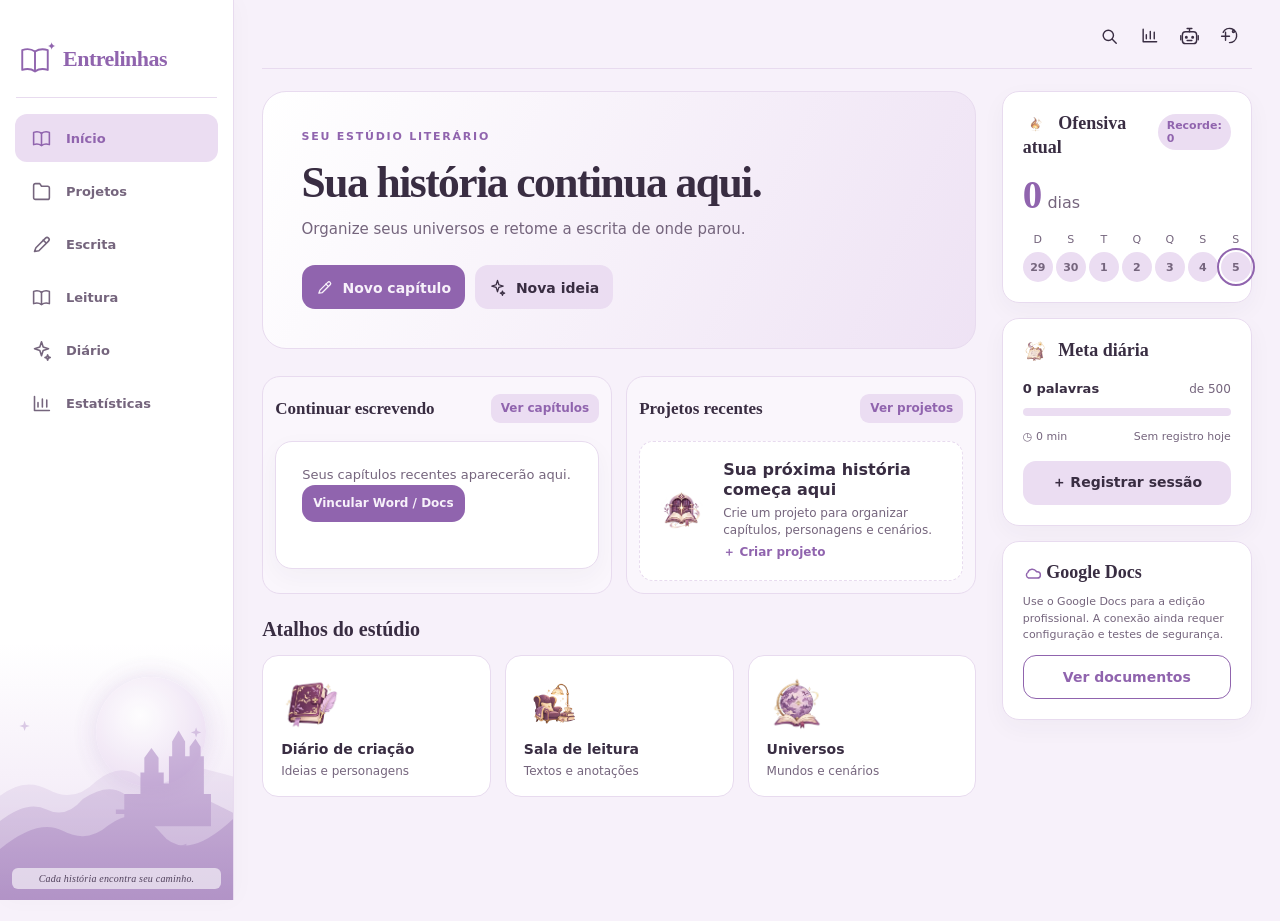
==== commit fc6c9d7b: "Add files via upload" ====
--- a/index.html
+++ b/index.html
@@ -3,7 +3,7 @@
 <meta charset="utf-8">
 <meta http-equiv="Content-Security-Policy" content="default-src 'self'; base-uri 'self'; object-src 'none'; script-src 'self' https://accounts.google.com https://apis.google.com; connect-src 'self' https://www.googleapis.com https://docs.googleapis.com https://upload.googleapis.com https://accounts.google.com; img-src 'self' data: blob:; style-src 'self' 'unsafe-inline' https://fonts.googleapis.com; font-src 'self' data: https://fonts.gstatic.com; frame-src https://accounts.google.com https://docs.google.com https://drive.google.com; form-action 'self'; worker-src 'self'; manifest-src 'self'; upgrade-insecure-requests">
 <meta name="referrer" content="no-referrer">
-<link rel="stylesheet" href="./styles-v315.css"><meta name="viewport" content="width=device-width,initial-scale=1,viewport-fit=cover"><meta name="theme-color" content="#9064AE">
+<link rel="stylesheet" href="./styles-v400.css"><meta name="viewport" content="width=device-width,initial-scale=1,viewport-fit=cover"><meta name="theme-color" content="#9064AE">
 <title>Entrelinhas · Estúdio Literário</title>
 <meta name="application-version" content="3.0.9-identidade-adaptavel">
 <link rel="manifest" href="./manifest.json">
@@ -13,8 +13,8 @@
 <meta name="apple-mobile-web-app-capable" content="yes">
 <meta name="apple-mobile-web-app-status-bar-style" content="default">
 
-<meta name="application-version" content="3.1.4-editor-imagens-e-leitura">
+<meta name="application-version" content="4.5.0-biblioteca-conectada">
 </head><body data-theme="lavanda"><div id="app"></div><nav id="nav" class="nav" aria-label="Navegação principal"></nav><dialog id="dialog"></dialog><div id="toast" role="status" aria-live="polite"></div><input type="file" id="importFile" accept=".txt,.md,.html,.htm,.docx,.epub,text/plain,text/html" hidden><input type="file" id="projectZipFile" accept=".zip,application/zip" hidden><input type="file" id="backupFile" accept=".json,application/json" hidden><input type="file" id="noteImageFile" accept="image/png,image/jpeg,image/webp" hidden><input type="file" id="imageFile" accept="image/png,image/jpeg,image/webp,image/gif" hidden>
-<script defer src="./app-v315.js"></script>
+<script defer src="./app-v400.js"></script>
 <script defer src="./pwa-register.js"></script>
 </body></html>
--- a/styles-v400.css
+++ b/styles-v400.css
@@ -0,0 +1,771 @@
+:root{--bg:#f7f1fa;--card:#fff;--ink:#392d42;--muted:#75657d;--accent:#9064ae;--soft:#ebddf2;--border:#e8dbef;--good:#408365;--shadow:0 8px 25px rgba(57,45,66,.04);--danger:#af425a}
+*{box-sizing:border-box}html,body{min-height:100%;margin:0}body{background:var(--bg);color:var(--ink);font-family:system-ui,-apple-system,'Segoe UI',sans-serif}body[data-theme=noturno]{--bg:#231d2d;--card:#342b42;--ink:#f7f0fa;--muted:#ccbdd8;--accent:#d0a7ec;--soft:#50405f;--border:#5e4d6b;--good:#b8e2bd;--shadow:none;--danger:#ec91a2}body[data-theme=papel]{--bg:#f3e8d7;--card:#fff9ef;--ink:#443426;--muted:#786550;--accent:#946d50;--soft:#ead9c1;--border:#e2cfb4;--good:#54815e;--shadow:none;--danger:#ac4858}
+button,input,select,textarea{font:inherit}button{cursor:pointer;color:inherit}button:disabled{opacity:.5;cursor:not-allowed}button:focus-visible,input:focus-visible,textarea:focus-visible,select:focus-visible,[contenteditable]:focus-visible{outline:2px solid var(--accent);outline-offset:3px}a{color:var(--accent)}#app{max-width:720px;margin:auto;padding:0 16px 100px;min-height:100dvh}.top{padding:22px 3px 8px;display:flex;justify-content:space-between;align-items:center;gap:8px}.brand{font:700 25px Georgia,serif;letter-spacing:-.8px;color:var(--accent)}.head-actions{display:flex;align-items:center;gap:4px}.icon-btn{background:transparent;border:0;min-width:38px;min-height:38px;font-size:19px;border-radius:12px}.icon-btn:hover{background:var(--soft)}.small{font-size:12px}.tiny{font-size:11px}.muted{color:var(--muted)}.good{color:var(--good)}.strong{font-weight:800}.headline{font-size:clamp(23px,5.6vw,30px);font-weight:800;letter-spacing:-.8px;line-height:1.18;margin:10px 0}.sub{font-size:13px;color:var(--muted);line-height:1.55;margin:5px 0 19px}.section{font-size:19px;font-weight:800;letter-spacing:-.3px;margin:23px 0 12px}.card{background:var(--card);border:1px solid var(--border);border-radius:21px;padding:17px;margin-bottom:12px;box-shadow:var(--shadow)}.card h2{font-size:17px;margin:0 0 10px}.row{display:flex;align-items:center;justify-content:space-between;gap:10px}.flex{display:flex;align-items:center;gap:12px}.grow{flex:1;min-width:0}.grid2{display:grid;grid-template-columns:repeat(2,minmax(0,1fr));gap:10px}.grid3{display:grid;grid-template-columns:repeat(3,minmax(0,1fr));gap:9px}.btn{border:0;border-radius:13px;background:var(--accent);color:var(--bg);font-size:14px;font-weight:750;min-height:44px;padding:11px 14px}.btn.subtle{background:var(--soft);color:var(--ink)}.btn.outline{background:transparent;color:var(--accent);border:1px solid var(--accent)}.btn.danger{background:var(--danger);color:#fff}.btn.small-btn{min-height:37px;padding:8px 11px;font-size:12px}.btn.block{width:100%}.btn-group{display:flex;gap:8px;flex-wrap:wrap}.btn-group .btn{flex:1}.badge{display:inline-flex;padding:5px 9px;border-radius:99px;font-size:11px;font-weight:700;background:var(--soft);color:var(--accent)}.stat{background:var(--soft);border-radius:15px;padding:13px}.number{font-size:28px;font-weight:840;letter-spacing:-.6px;margin:5px 0}.progress{height:8px;background:var(--soft);overflow:hidden;border-radius:20px}.progress>i{display:block;height:100%;background:var(--accent);border-radius:20px}.week{display:grid;grid-template-columns:repeat(7,1fr);gap:5px;margin-top:16px}.week-day{text-align:center;font-size:11px;color:var(--muted)}.dot{width:min(37px,10vw);height:min(37px,10vw);margin:6px auto 0;border-radius:50%;background:var(--soft);color:var(--muted);display:grid;place-items:center;font-size:12px;font-weight:800}.dot.active{background:var(--accent);color:var(--bg)}.dot.today{outline:2px solid var(--accent);outline-offset:2px}.nav{position:fixed;bottom:0;left:50%;transform:translateX(-50%);max-width:720px;width:100%;z-index:20;display:grid;grid-template-columns:repeat(5,1fr);background:var(--card);border-top:1px solid var(--border);padding:8px 6px max(10px,env(safe-area-inset-bottom))}.nav button{border:0;background:transparent;color:var(--muted);display:grid;justify-items:center;gap:3px;padding:5px 0;font-size:10px}.nav button span{font-size:21px}.nav button.active{color:var(--accent);font-weight:800}.project-item{display:flex;align-items:center;gap:12px;text-align:left;width:100%;border-radius:17px;border:1px solid var(--border);background:var(--card);padding:12px;margin-bottom:10px;color:var(--ink)}.cover{width:63px;height:86px;border-radius:10px;flex-shrink:0;display:grid;place-items:center;align-content:center;color:white;font-size:12px;font-weight:700;text-align:center;padding:5px}.cover span{font-size:26px}.clip{overflow:hidden;text-overflow:ellipsis;white-space:nowrap}.line{padding:12px 0;border-bottom:1px solid var(--border)}.line:last-child{border-bottom:0}.empty{color:var(--muted);font-size:13px;line-height:1.6}.chips{display:flex;gap:8px;flex-wrap:wrap;margin:9px 0 15px}.chip{border:0;border-radius:99px;background:var(--soft);color:var(--ink);padding:8px 11px;font-weight:650;font-size:12px}.chip.active{background:var(--accent);color:var(--bg)}.chip:disabled{opacity:.55}.field{display:block;margin:13px 0}.field label{font-size:12px;font-weight:750;display:block;margin-bottom:6px}.field input,.field textarea,.field select{display:block;background:var(--card);color:var(--ink);width:100%;border:1px solid var(--border);border-radius:12px;min-height:44px;padding:10px 12px}.field textarea{min-height:115px;resize:vertical}.swatches{display:flex;gap:12px;flex-wrap:wrap}.swatch{width:39px;height:39px;border-radius:12px;border:2px solid transparent}.swatch.active{outline:2px solid var(--accent);outline-offset:2px}dialog{background:var(--bg);color:var(--ink);border:0;border-radius:22px 22px 0 0;padding:19px;position:fixed;inset:auto 0 0;margin:0 auto;width:min(100%,650px);max-width:650px;max-height:90dvh;overflow:auto}dialog::backdrop{background:#0008}dialog h2{margin:0;font-size:20px}.divider{height:1px;background:var(--border);margin:16px 0}.note-card{border:1px solid var(--border);background:var(--card);border-radius:16px;padding:13px;margin-bottom:9px}.note-card .note-body{font-size:12px;color:var(--muted);line-height:1.5;white-space:pre-wrap;overflow-wrap:anywhere;max-height:70px;overflow:hidden}.tag{border-radius:100px;padding:4px 7px;background:var(--soft);color:var(--accent);font-size:10px}.preview{display:block;width:100%;border:0;background:none;text-align:left;padding:0;color:inherit}.bar-chart{height:130px;display:flex;align-items:end;gap:9px}.bar{flex:1;border-radius:8px 8px 3px 3px;background:var(--accent);min-height:2px}.cal{display:grid;grid-template-columns:repeat(7,1fr);gap:6px;text-align:center;font-size:12px}.cal>span{padding:9px 2px;border-radius:13px}.cal>.on{background:var(--accent);color:var(--bg)}.toast{position:fixed;bottom:84px;left:50%;transform:translateX(-50%);z-index:60;background:var(--ink);color:var(--bg);font-size:12px;padding:10px 15px;border-radius:16px;box-shadow:0 7px 30px #0003}#toast{display:none}#toast.visible{display:block}.fullview #app{padding:0;max-width:none}.fullview .nav{display:none}.editor-shell,.reader-shell{min-height:100dvh;display:flex;flex-direction:column;max-width:1000px;margin:auto}.editor-top,.reader-top{display:flex;gap:8px;align-items:center;justify-content:space-between;padding:10px 13px;background:var(--card);border-bottom:1px solid var(--border)}.editor-top .doc-title{flex:1;background:transparent;color:var(--ink);border:0;min-width:0;font-weight:800;font-size:15px;padding:8px}.toolbar{background:var(--card);border-bottom:1px solid var(--border);padding:8px 10px;display:flex;gap:5px;overflow-x:auto;flex-shrink:0;scrollbar-width:thin}.tool{height:38px;min-width:39px;border:1px solid var(--border);background:var(--soft);color:var(--ink);border-radius:10px;padding:0 11px;font-size:13px;flex-shrink:0}.tool.select{padding:0 6px}.tool select{border:0;background:transparent;color:var(--ink);max-width:105px;height:100%}.writing-box{flex:1;background:var(--bg);padding:18px 10px 105px;min-height:calc(100dvh - 160px)}.paper{min-height:65dvh;max-width:780px;margin:auto;padding:30px clamp(18px,5vw,56px);border-radius:11px;background:var(--card);box-shadow:0 3px 25px #00000008;color:var(--ink);font-family:Georgia,serif;font-size:17px;line-height:1.8;outline:0;overflow-wrap:anywhere}.paper:empty::before{content:'Comece seu capítulo aqui…';color:var(--muted)}.paper img,.reader-content img{max-width:100%;height:auto;border-radius:8px}.paper table,.reader-content table{width:100%;border-collapse:collapse}.paper td,.paper th,.reader-content td,.reader-content th{border:1px solid var(--border);padding:6px}.paper blockquote,.reader-content blockquote{border-left:3px solid var(--accent);padding-left:12px;color:var(--muted)}.paper h1,.paper h2,.reader-content h1,.reader-content h2{line-height:1.25}.editor-status{position:fixed;bottom:0;width:100%;background:var(--card);border-top:1px solid var(--border);padding:10px 15px;display:flex;justify-content:space-between;gap:8px;color:var(--muted);font-size:11px;z-index:4}.reader-shell{height:100dvh;min-height:100dvh;max-width:950px}.reader-top{flex-shrink:0}.reader-actions{display:flex;gap:3px}.reader-scroll{flex:1;overflow-y:auto;overscroll-behavior:contain;scroll-behavior:smooth;background:var(--reader-bg,#fffaf0);color:var(--reader-ink,#3c3328)}.reader-content{max-width:730px;margin:0 auto;padding:28px 24px 80px;font:var(--reader-size,19px)/var(--reader-line,1.75) var(--reader-font,Georgia,serif);white-space:normal;overflow-wrap:anywhere}.reader-content p{margin:0 0 1em;text-align:justify}.reader-content h1,.reader-content h2{text-align:left}.reader-content::selection,.reader-content *::selection{background:#e5bafa}.reader-scroll.paged{overflow-x:auto;overflow-y:hidden;scroll-snap-type:x mandatory}.reader-scroll.paged .reader-content{height:100%;max-width:none;column-width:calc(min(100vw,720px) - 75px);column-gap:40px;column-fill:auto;padding:25px 20px}.reader-scroll.paged .reader-content>*{break-inside:avoid-column}.reader-mark{background:#f4d777;border-radius:3px;color:#3e3422;cursor:pointer}.reader-bottom{background:var(--card);border-top:1px solid var(--border);padding:8px 13px;display:flex;align-items:center;justify-content:space-between;gap:10px;font-size:11px}.reader-bottom .progress{flex:1}.reader-notes{position:absolute;bottom:48px;left:0;right:0;max-height:55vh;overflow:auto;background:var(--card);border-top:1px solid var(--border);padding:14px 18px;box-shadow:0 -10px 35px #0002;z-index:5}.text-quote{font-family:Georgia,serif;font-style:italic;border-left:3px solid var(--accent);padding:6px 11px;margin:10px 0;white-space:pre-wrap}.reader-toast{position:fixed;left:12px;bottom:65px;right:12px;background:var(--card);padding:10px 12px;border:1px solid var(--accent);border-radius:15px;z-index:10}.reader-night{--reader-bg:#201d29;--reader-ink:#ece5ee}.reader-sepia{--reader-bg:#f3e5c9;--reader-ink:#4a3929}.reader-white{--reader-bg:#fff;--reader-ink:#2c2c2c}.mini{font-size:11px;color:var(--muted);line-height:1.5}.danger-text{color:var(--danger)}.hr{margin:10px 0;border-top:1px solid var(--border)}.theme-preview{height:65px;border-radius:12px;border:1px solid var(--border);padding:10px;display:flex;align-items:center;justify-content:center}.theme-preview span{display:block;width:80%;height:30px;border-radius:7px}.banner{background:var(--soft);padding:14px;border-radius:16px;border:1px solid var(--border);margin-bottom:12px}.sr-only{position:absolute;clip:rect(0,0,0,0);width:1px;height:1px;overflow:hidden}.note-list-scroll{max-height:500px;overflow:auto}
+@media(min-width:780px){#app{padding-left:26px;padding-right:26px}.editor-shell,.reader-shell{border-left:1px solid var(--border);border-right:1px solid var(--border)}}
+@media print{body,body[data-theme]{background:white;color:black}body>*{display:none!important}body>#printRoot{display:block!important}#printRoot{font:12pt/1.6 Georgia,serif;margin:0 auto;max-width:185mm;color:black}#printRoot h1{text-align:center}#printRoot img{max-width:100%;height:auto}#printRoot table{border-collapse:collapse}#printRoot td,#printRoot th{border:1px solid #555;padding:5px}@page{size:A4;margin:20mm}}
+
+.timer-clock{font-variant-numeric:tabular-nums;font-weight:700;color:var(--accent);white-space:nowrap}.editor-status{flex-wrap:wrap;gap:6px}.editor-status .btn{min-height:34px}button[disabled]{opacity:.48;cursor:not-allowed}
+
+/* v0.4: organização e busca */
+.project-doc-row{display:flex;align-items:stretch;gap:6px;margin:7px 0}.project-doc-row>.grow{flex:1;min-width:0}.project-doc-row .note-card{margin:0;height:100%}.move-doc-controls{display:flex;flex-direction:column;justify-content:center;gap:5px}.move-doc-controls .btn{min-width:39px;min-height:37px;padding:5px}#libraryResults .preview{text-align:left;width:100%;display:block}#libraryResults .note-card{margin:9px 0}#librarySearch{font-size:16px}body .head-actions{gap:2px}
+
+/* Entrelinhas 0.5: controles compactos de leitura em voz alta */
+.reader-actions{gap:2px}.reader-actions .icon-btn{min-width:34px}
+@media(max-width:370px){.reader-actions .icon-btn{padding:4px;min-width:30px}}
+
+/* Entrelinhas 0.9 — páginas completas do Diário */
+.note-page{max-width:740px;margin:auto;padding:14px 15px 110px;min-height:100dvh}
+.note-page-top{display:flex;align-items:center;gap:10px;position:sticky;top:0;z-index:5;background:var(--bg);padding:8px 0 13px}
+.note-page-top .note-action{flex:0 0 auto}
+.note-sheet{background:var(--card);border:1px solid var(--border);border-radius:23px;padding:22px;margin:12px 0;box-shadow:var(--shadow)}
+.note-kicker{color:var(--accent);font-weight:750;font-size:12px;letter-spacing:.08em;text-transform:uppercase}
+.note-page-title{font:700 clamp(27px,6vw,42px)/1.2 Georgia,serif;letter-spacing:-.025em;overflow-wrap:anywhere;margin:12px 0}
+.note-pill{display:inline-flex;padding:6px 10px;border-radius:20px;background:var(--soft);font-size:12px;margin:3px 4px 3px 0}
+.note-meta{display:grid;grid-template-columns:repeat(2,minmax(0,1fr));gap:8px;margin:18px 0}
+.note-meta >div{border:1px solid var(--border);padding:12px;border-radius:14px;min-width:0;overflow-wrap:anywhere}
+.note-meta small{display:block;color:var(--muted);margin-bottom:5px}
+.note-section{padding:14px 0;border-top:1px solid var(--border)}
+.note-section h3{font-size:15px;margin:0 0 8px}
+.note-reader-prose{white-space:normal;overflow-wrap:anywhere;font-size:var(--reader-size,18px);line-height:var(--reader-line,1.8);font-family:var(--reader-font,Georgia,serif)}
+.note-reader-prose p{margin:0 0 1em}.note-reader-prose img{max-width:100%;height:auto}
+.note-edit-field{display:grid;gap:7px;margin:12px 0}.note-edit-field label{font-weight:700;font-size:13px}
+.note-edit-area{min-height:240px;max-height:60vh;overflow:auto;border:1px solid var(--border);background:var(--card);border-radius:15px;padding:15px;outline-offset:2px;line-height:1.7;overflow-wrap:anywhere}
+.note-toolbar{display:flex;gap:6px;flex-wrap:wrap;padding:8px 0}.note-toolbar button{padding:9px 12px;border:1px solid var(--border);border-radius:10px;background:var(--soft);font-weight:700}
+.note-save-status{font-size:12px;color:var(--muted);padding:4px 8px}
+.note-comment{border:1px solid var(--border);border-radius:12px;padding:12px;margin:9px 0}.note-comment button{margin-top:8px}.note-page .reader-sepia{background:#f9f2e5;color:#443426}.note-page .reader-white{background:#fff;color:#252525}.note-page .reader-night{background:#24222d;color:#eee5f4}
+.note-page .reader-sepia,.note-page .reader-white,.note-page .reader-night{border-radius:18px;padding:16px}
+.note-page .reader-sepia h3,.note-page .reader-white h3,.note-page .reader-night h3{color:inherit}
+@media(max-width:370px){.note-page-top{flex-wrap:wrap}.note-sheet{padding:16px}.note-meta{grid-template-columns:1fr}}
+
+/* v1.0: tipografia exclusivamente nas áreas de escrita; não altera o layout externo */
+.typo-controls{display:flex;align-items:center;gap:7px;flex-wrap:wrap;padding:8px 1px 10px;border-bottom:1px solid var(--border);margin-bottom:7px}
+.typo-controls label{font-size:12px;color:var(--muted);display:inline-flex;align-items:center;gap:5px;font-weight:650}
+.typo-controls select,.typo-controls input{min-height:38px;background:var(--card);color:var(--ink);border:1px solid var(--border);border-radius:10px;padding:6px 8px;font-size:14px;max-width:140px}
+.typo-controls input[type=number]{max-width:76px}.typo-controls .tool{font-size:13px;min-height:37px;padding:5px 9px}
+.paper,.note-edit-area{overflow-wrap:anywhere;tab-size:4}
+.note-edit-area font,.paper font{font-family:inherit}
+@media(max-width:420px){.typo-controls{gap:5px}.typo-controls label{font-size:11px}.typo-controls select{max-width:130px}}
+
+/* v1.1 — categorização interna do Diário; identidade visual preservada */
+.diary-categories{display:grid;grid-template-columns:repeat(2,minmax(0,1fr));gap:8px;margin:14px 0 18px}
+.diary-category{display:flex;align-items:center;justify-content:space-between;gap:8px;text-align:left;padding:12px;border:1px solid var(--border);border-radius:14px;background:var(--card);color:var(--ink);font-weight:700;font-size:12px;min-height:50px}
+.diary-category small{background:var(--soft);color:var(--accent);border-radius:30px;padding:3px 8px}
+.diary-category.selected{border-color:var(--accent);box-shadow:inset 0 0 0 1px var(--accent)}
+.diary-sort{background:var(--card);border:1px solid var(--border);border-radius:10px;color:var(--ink);padding:8px;min-width:95px;max-width:180px}
+.note-fields-group{border-top:1px solid var(--border);padding:8px 0 12px}.note-fields-group h3{font-size:16px}
+.note-related,.note-block{border:1px solid var(--border);border-radius:15px;background:var(--card);padding:12px;margin:9px 0}
+.note-related{display:flex;align-items:center;gap:10px}.note-block{background:var(--bg)}.note-block .note-edit-field textarea{min-height:58px}
+.note-block .btn{margin:4px 0}
+@media(min-width:650px){.diary-categories{grid-template-columns:repeat(3,minmax(0,1fr))}}
+
+/* Entrelinhas 1.4: páginas de texto em vez de caixas arredondadas, sem mudar a identidade principal. */
+.paper.el-paper-page,.note-edit-area.el-paper-page{border:0;border-radius:0;box-shadow:none;outline-offset:0;padding:var(--el-top,80px) var(--el-right,80px) var(--el-bottom,80px) var(--el-left,95px);width:100%;max-width:var(--el-paper-width,210mm);min-height:75vh;background:var(--card);margin:0 auto;overflow:visible;}
+.paper.el-paper-page p,.note-edit-area.el-paper-page p{margin:0 0 var(--el-after,30px);padding-left:var(--el-paragraph,0px);text-indent:var(--el-first,0px)}
+.note-edit-area.el-paper-page{max-height:none;min-height:60vh;overflow-wrap:anywhere}
+.note-sheet:has(.el-paper-page){padding:12px;border-radius:15px}.el-note-actions{display:flex;gap:6px;flex-wrap:wrap;margin:12px 0}
+.el-ruler-wrap{max-width:900px;margin:9px auto 0;padding:8px 14px;background:var(--card);border-bottom:1px solid var(--border)}.el-ruler-label{display:block;font-size:11px;color:var(--muted)}.el-ruler{height:31px;position:relative;margin:7px 0;background:repeating-linear-gradient(90deg,var(--border) 0,var(--border) 1px,transparent 1px,transparent 19px);border-bottom:1px solid var(--border)}.el-ruler-scale{font-size:10px;color:var(--muted);letter-spacing:8px;white-space:nowrap;overflow:hidden;display:block}.el-ruler-thumb{position:absolute;top:10px;transform:translateX(-50%);background:var(--accent);color:#fff;border:0;border-radius:3px;padding:2px 4px;font-size:10px;cursor:ew-resize;touch-action:none}.el-ruler-settings{border:0;background:none;color:var(--accent);font-weight:700;padding:6px 0;font-size:12px}.el-measure-grid{display:grid;grid-template-columns:repeat(2,minmax(0,1fr));gap:10px}.el-measure-grid label{font-size:12px;font-weight:650}.el-measure-grid input{display:block;width:100%;padding:10px;margin-top:4px;border:1px solid var(--border);border-radius:8px;background:var(--card);color:var(--ink)}
+.el-template-grid{display:grid;grid-template-columns:repeat(2,minmax(0,1fr));gap:10px}.el-template-tile{min-width:0;border:1px solid var(--border);background:var(--card);border-radius:10px;padding:10px;text-align:left;color:var(--ink)}.el-template-preview{height:130px;overflow:hidden;border:1px solid var(--border);background:#fff;color:#26202a;padding:13px;font:8px/1.3 Georgia,serif;margin-bottom:9px;pointer-events:none}.el-template-preview h1{font-size:15px}.el-template-tile span{display:block;font-size:11px;color:var(--muted);margin-top:3px}
+@media(max-width:520px){.el-ruler-wrap{padding:6px 10px}.paper.el-paper-page,.note-edit-area.el-paper-page{padding:clamp(24px,8vw,var(--el-top)) clamp(13px,5vw,28px);max-width:100%}.el-measure-grid{grid-template-columns:repeat(2,minmax(0,1fr))}.note-sheet:has(.el-paper-page){padding:8px}}
+@media print{.el-ruler-wrap,.el-note-actions{display:none!important}}
+
+
+/* Entrelinhas 1.5 — edição mobile enxuta e páginas do Diário em abas.
+   Mantém o HTML dos textos e os IDs usados pelo salvamento das versões anteriores. */
+.el-top-autosave{font-size:10px;color:var(--muted);white-space:nowrap}
+.el-top-btn{border:0;background:transparent;color:var(--ink);min-width:35px;min-height:38px;font-size:21px;border-radius:10px}
+.el-top-btn:focus-visible,.el-mobile-bottom button:focus-visible{outline:2px solid var(--accent)}
+.el-mobile-bottom{display:none}
+.el-note-tabbar{display:flex;gap:5px;overflow-x:auto;scrollbar-width:none;padding:0 0 12px;position:sticky;top:59px;background:var(--bg);z-index:4}
+.el-note-tabbar button{white-space:nowrap;border:0;border-radius:11px;background:transparent;color:var(--muted);padding:10px 13px;font-size:13px;font-weight:650}
+.el-note-tabbar button[aria-selected="true"]{background:var(--soft);color:var(--accent)}
+.el-note-panel{display:none;min-width:0}
+.el-note-panel.is-active{display:block}
+.el-note-panel .note-meta{margin-top:4px}
+.el-note-panel .note-meta>div{border:0;border-bottom:1px solid var(--border);border-radius:0;padding:8px 4px}
+.el-note-panel .note-section{border-color:var(--border)}
+.el-note-panel .note-section>h3{font-size:16px}
+.el-note-panel .note-edit-area{outline:none;box-shadow:none}
+.el-note-panel .note-page-title{margin-top:0}
+.el-note-empty{font-size:13px;color:var(--muted);padding:23px 4px}
+.el-note-panel .note-fields-group:not(:first-child){margin-top:12px}
+.el-note-panel .note-fields-group textarea{min-height:70px;resize:vertical}
+.el-doc-sheet{background:var(--card);width:100%;box-sizing:border-box;overflow-wrap:break-word}
+.el-mobile-details{margin-bottom:10px}
+@media(max-width:700px){
+ .fullview #app{max-width:100vw;overflow-x:hidden}
+ .editor-shell{max-width:100vw;min-width:0;width:100%;min-height:100dvh}
+ .editor-top{position:sticky;top:0;z-index:21;gap:3px;padding:5px 8px;min-height:55px}
+ .editor-top .doc-title{font-size:15px;padding:5px 2px;min-width:0;max-width:none}
+ .editor-top .el-hidden-primary{display:none!important}
+ .editor-top .el-top-autosave{display:none}
+ .editor-shell>.toolbar,.editor-shell>.typo-controls,.editor-shell>.el-ruler-wrap{display:none!important}
+ .writing-box{padding:0 0 calc(82px + env(safe-area-inset-bottom));min-height:calc(100dvh - 115px);width:100%;overflow-x:hidden;background:var(--card)}
+ .paper.el-paper-page{box-sizing:border-box!important;margin:0!important;width:100%!important;max-width:100%!important;min-width:0!important;min-height:calc(100dvh - 150px);border:0!important;border-radius:0!important;padding:var(--el-top-responsive,10%) var(--el-right-responsive,10%) var(--el-bottom-responsive,10%) var(--el-left-responsive,12%)!important;background:var(--card);box-shadow:none!important;outline:none;overflow-wrap:anywhere}
+ .editor-shell>.editor-status{display:none!important}
+ .el-mobile-bottom{display:flex;position:fixed;bottom:0;left:0;right:0;z-index:30;min-height:53px;padding:6px 8px max(8px,env(safe-area-inset-bottom));background:var(--card);border-top:1px solid var(--border);align-items:center;justify-content:space-around;gap:4px;max-width:100vw}
+ .el-mobile-bottom button{border:0;border-radius:10px;min-width:39px;min-height:40px;background:transparent;color:var(--ink);font-size:19px;font-weight:650}
+ .el-mobile-bottom button.el-primary{background:var(--soft);color:var(--accent)}
+ .note-page{width:100%;max-width:100%;min-width:0;padding:0 12px 88px}
+ .note-page-top{min-height:57px;top:0;gap:5px;flex-wrap:nowrap;padding:7px 2px 4px}
+ .note-page-top .grow{min-width:0;overflow:hidden}
+ .note-page-top .grow strong{font-size:13px;overflow:hidden;text-overflow:ellipsis;white-space:nowrap;display:block}
+ .note-page-top .btn{min-height:36px;padding:7px 9px;font-size:12px;white-space:nowrap}
+ .note-sheet,.note-sheet:has(.el-paper-page){padding:15px 12px!important;margin:0!important;border-radius:0!important;border:0!important;box-shadow:none!important}
+ .note-sheet .note-meta{grid-template-columns:repeat(2,minmax(0,1fr));gap:5px}
+ .note-page .note-edit-area.el-paper-page{padding:var(--el-top-responsive,10%) var(--el-right-responsive,10%) var(--el-bottom-responsive,10%) var(--el-left-responsive,12%)!important;min-height:60dvh;max-width:100%!important;border:0!important;outline:0;box-shadow:none!important}
+ .note-page .note-toolbar,.note-page .typo-controls,.note-page .el-note-actions,.note-page .el-ruler-wrap{display:none!important}
+ .note-page:has(#notePageBody){padding-bottom:85px}
+ .note-page:has(#notePageBody) .el-mobile-bottom{display:flex}
+ .note-reader-prose{font-size:inherit;line-height:inherit}
+ .note-page .reader-sepia,.note-page .reader-white,.note-page .reader-night{border-radius:0;padding:12px 0;background:transparent;color:var(--ink)}
+ .el-note-tabbar{top:55px}
+ .el-note-panel [id="notePageTitle"]{border:0;border-bottom:1px solid var(--border);border-radius:0;padding:5px 0;background:transparent;font:700 25px/1.25 Georgia,serif;color:var(--ink)}
+ .el-note-panel [id="notePageTitle"]:focus{outline:0;border-bottom:2px solid var(--accent)}
+ .el-note-panel [id="notePageBody"]{padding-top:12px!important}
+ .el-note-panel .note-edit-field input,.el-note-panel .note-edit-field textarea,.el-note-panel select{font-size:16px}
+ .el-note-panel .note-section{padding:14px 0}
+ .el-note-panel .note-related{border:1px solid var(--border)}
+}
+@media(min-width:701px){
+ .editor-shell{max-width:1200px}
+ .writing-box{padding:24px 32px 90px}
+ .paper.el-paper-page{box-sizing:border-box;max-width:min(100%,var(--el-paper-width,210mm));min-height:75vh;margin:auto}
+ .el-mobile-bottom{display:none!important}
+ .el-note-tabbar{top:70px}
+}
+
+
+/* Entrelinhas 1.6 — Navegação estrutural e paginação manual */
+.el-outline-list{display:flex;flex-direction:column;gap:7px;max-height:60vh;overflow:auto;padding:2px}
+.el-outline-item{width:100%;border:1px solid var(--border);border-radius:10px;background:var(--card);color:var(--ink);text-align:left;padding:12px;display:flex;gap:10px;align-items:center}
+.el-outline-item span{flex:1;min-width:0;overflow:hidden;text-overflow:ellipsis;white-space:nowrap}
+.el-outline-item small{color:var(--muted);font-size:11px}
+.el-outline-item[data-level="2"]{padding-left:24px}.el-outline-item[data-level="3"]{padding-left:38px}
+.el-page-break{display:block;border:0!important;border-top:2px dashed var(--accent)!important;opacity:.6;margin:22px 0!important;height:10px;position:relative}
+.el-page-break:after{content:'Quebra de página';position:absolute;top:-13px;right:4px;background:var(--card);padding:2px 6px;color:var(--muted);font:10px system-ui}
+.el-template-tile{display:flex;flex-direction:column;gap:3px}.el-template-preview{height:165px;box-shadow:0 4px 14px #00000012;border-radius:2px;padding:18px;overflow:hidden;background:#fff}
+@media print{hr[data-el-break="page"]{page-break-after:always;break-after:page;border:0!important;margin:0!important;height:0!important}hr[data-el-break="page"]:after{display:none!important}}
+
+/* Entrelinhas IA v1.7: painel próprio, sem alterar o desenho principal. */
+.el-ai-grid{display:grid;grid-template-columns:repeat(2,minmax(0,1fr));gap:9px;margin:12px 0}
+.el-ai-grid button{padding:14px 10px;border:1px solid var(--border);border-radius:13px;background:var(--card);font-weight:700;text-align:left}
+.el-ai-grid button[aria-pressed="true"]{border:2px solid var(--accent);background:var(--soft)}
+.el-ai-desc{font-size:12px;color:var(--muted);font-weight:400;display:block;margin-top:5px}
+.el-ai-panel textarea{width:100%;min-height:95px;font:inherit;border:1px solid var(--border);background:var(--card);color:var(--ink);border-radius:12px;padding:10px}
+.el-ai-panel .field{margin:12px 0}
+.el-ai-actions{display:flex;gap:8px;flex-wrap:wrap;margin-top:15px}
+.el-ai-result{white-space:pre-wrap;overflow-wrap:anywhere;max-height:35vh;overflow:auto;padding:12px;background:var(--soft);border-radius:12px;font-size:14px;margin:10px 0}
+.el-ai-warning{font-size:12px;color:var(--muted);line-height:1.5}
+
+
+
+/* Entrelinhas 1.4 — mapa de conexões e fichas vivas. Sem alterar a identidade global. */
+.graph-actions{display:flex;gap:8px;flex-wrap:wrap;margin:12px 0}
+.graph-panel{background:var(--card);border:1px solid var(--border);border-radius:18px;padding:14px;margin:12px 0;box-shadow:var(--shadow)}
+.graph-controls{display:flex;gap:8px;flex-wrap:wrap;align-items:center;margin:8px 0 12px}
+.graph-controls select,.graph-controls input{min-height:40px;max-width:100%;background:var(--bg);color:var(--ink);border:1px solid var(--border);border-radius:10px;padding:6px}
+.graph-canvas{width:100%;height:min(66vh,540px);min-height:310px;border-radius:15px;border:1px solid var(--border);background:radial-gradient(circle at 25% 20%,var(--soft),var(--bg));touch-action:none;overflow:hidden;position:relative}
+.graph-canvas svg{display:block;width:100%;height:100%;touch-action:none}
+.graph-node{cursor:pointer;outline:none}.graph-node:focus-visible circle{stroke:var(--accent);stroke-width:4}
+.graph-node text{font-size:22px;pointer-events:none;paint-order:stroke fill;stroke:var(--card);stroke-width:5px;stroke-linejoin:round;fill:var(--ink)}
+.graph-edge{stroke:var(--accent);opacity:.4;stroke-width:1.5;fill:none}.graph-edge.family{stroke:#A86F86;stroke-width:2.6;opacity:.85}.graph-edge.event{stroke:#5F8399;stroke-dasharray:5 3;opacity:.8}
+.graph-node circle{stroke:var(--card);stroke-width:3;filter:drop-shadow(0 2px 4px #0002)}
+.graph-legend{display:flex;gap:8px;flex-wrap:wrap;font-size:11px;color:var(--muted)}.graph-dot{display:inline-block;width:9px;height:9px;border-radius:100%;margin-right:4px}
+.graph-empty{padding:36px 14px;text-align:center;color:var(--muted)}
+.graph-form-grid{display:grid;grid-template-columns:1fr 1fr;gap:8px}.graph-form-grid>*{min-width:0}
+.graph-family-line,.graph-mental-entry{background:var(--bg);border:1px solid var(--border);padding:10px;border-radius:12px;margin:9px 0}
+.graph-family-line{display:flex;justify-content:space-between;align-items:center;gap:10px}
+.graph-mental-entry time{font-size:11px;color:var(--muted)}
+.graph-tag{display:inline-block;font-size:11px;background:var(--soft);border-radius:99px;padding:4px 7px;margin:2px}
+.graph-aux{font-size:12px;color:var(--muted)}
+@media(max-width:410px){.graph-form-grid{grid-template-columns:1fr}.graph-controls select{flex:1;min-width:115px}}
+.graph-edge.story{stroke:#9E7A50;stroke-width:2.2;opacity:.9;stroke-dasharray:9 3}.graph-family-line .grow{flex:1;min-width:0}
+
+
+/* 3.0.4: Removidas regras globais de impressão/importação que limitavam
+   o body a 760/780px e alteravam margens, fonte e títulos de todo o app.
+   Estilos de documentos devem ficar isolados de body, nunca globais. */
+
+/* Entrelinhas 2.4 — Diário editorial e leitura com edição direta */
+.el24-reader-edit{padding:7px 10px;min-height:36px;font-size:12px;white-space:nowrap}
+.note-page{max-width:900px;margin:auto}
+.note-page-top{background:var(--card);position:sticky;top:0;z-index:11;border-bottom:1px solid var(--border);padding:9px 14px;gap:9px}
+.note-page-top .grow{flex:1;min-width:0}
+.note-page-top strong{font-size:14px}
+.note-sheet{max-width:820px;margin:0 auto!important;padding:22px 22px 70px!important;background:var(--card)}
+.el-note-tabbar{background:var(--card);border-bottom:1px solid var(--border);padding:7px 0;gap:4px;top:58px;z-index:8;margin-bottom:19px}
+.el-note-tabbar button{border-radius:8px 8px 0 0;padding:11px 15px;min-height:42px}
+.el-note-tabbar button[aria-selected="true"]{background:transparent;color:var(--accent);box-shadow:inset 0 -3px var(--accent)}
+.el-note-panel{min-height:56dvh}
+.el-note-panel[data-el15-panel="documento"]{max-width:740px;margin:0 auto}
+.el-note-panel[data-el15-panel="documento"]>.note-section{border:0;padding:6px 0}
+.el-note-panel[data-el15-panel="documento"]>.note-section>h3{display:none}
+.note-page-title{font-size:clamp(27px,5vw,38px);line-height:1.18;letter-spacing:-.8px;font-family:Georgia,serif;margin:12px 0 4px}
+.el24-note-context{color:var(--muted);font-size:12px;border-bottom:1px solid var(--border);padding-bottom:18px;margin-bottom:15px}
+.el24-inline-edit{border:1px solid var(--border);border-radius:10px;background:var(--soft);color:var(--accent);font-weight:750;font-size:13px;min-height:40px;padding:8px 13px;margin:9px 0 14px}
+.el24-panel-title{font-size:21px;font-weight:750;letter-spacing:-.4px;margin:6px 0 16px}
+.el-note-panel[data-el15-panel="detalhes"]>.note-section,.el-note-panel[data-el15-panel="conexoes"]>.note-section,.el-note-panel[data-el15-panel="notas"]>.note-section{border:0;border-bottom:1px solid var(--border);padding:14px 0}
+.el-note-panel .note-meta{display:grid;grid-template-columns:repeat(2,minmax(0,1fr));gap:10px;border-bottom:1px solid var(--border);margin:0 0 15px;padding:10px 0 16px}
+.el-note-panel .note-meta>div{border:0;padding:5px 0;font-size:13px;min-width:0;overflow-wrap:anywhere}
+.el-note-panel .note-meta small{color:var(--muted)}
+.el-note-panel .note-fields-group{border:0;border-bottom:1px solid var(--border);padding:10px 0 18px}
+.el-note-panel .note-fields-group h3{font-size:15px;margin-bottom:10px}
+.el-note-panel .note-edit-field{margin:12px 0}
+.el-note-panel .note-edit-field label{font-size:12px;color:var(--muted);font-weight:650}
+.el-note-panel .note-edit-field input,.el-note-panel .note-edit-field textarea,.el-note-panel select{border:1px solid var(--border);background:var(--card);border-radius:9px}
+.el-note-panel .note-related,.el-note-panel .note-block{border-radius:10px;box-shadow:none}
+.el24-title-wrap{margin:0 0 20px!important}
+.el24-title-wrap input#notePageTitle{font-size:clamp(25px,4vw,36px);font-weight:750;border:0;border-bottom:1px solid var(--border);border-radius:0;line-height:1.2;padding:8px 0}
+.el-note-panel #notePageBody{min-height:62dvh;line-height:1.8}
+.note-reader-prose{padding-top:6px;font-family:var(--reader-font,Georgia,serif);line-height:var(--reader-line,1.75)}
+@media(max-width:700px){
+ .note-page{padding:0 0 90px!important;width:100%}
+ .note-page-top{min-height:57px;padding:8px 10px}
+ .note-page-top [data-action="note-back"]{max-width:84px;text-overflow:ellipsis;overflow:hidden}
+ .note-page-top .btn{padding:7px 8px}
+ .note-sheet,.note-sheet:has(.el-paper-page){padding:12px 17px 85px!important;background:var(--card);margin:0!important}
+ .el-note-tabbar{top:56px;margin:0 -17px 17px;padding:0 13px 4px}
+ .el-note-tabbar button{padding:12px 10px;font-size:12px}
+ .el-note-panel .note-meta{grid-template-columns:1fr 1fr}
+ .el-note-panel .note-section{padding:12px 0}
+ .note-page .note-reader-prose{font-size:var(--reader-size,19px)}
+ .reader-top .reader-actions{gap:0;min-width:0}
+ .reader-top .reader-actions .icon-btn{min-width:33px;font-size:17px}
+ .el24-reader-edit{min-height:34px;padding:7px 8px;font-size:12px}
+}
+
+/* v2.5: no Android, scale page measurements with the paper width instead of silently overriding them. */
+@media(max-width:700px){
+ .paper.el-paper-page p,.note-edit-area.el-paper-page p{padding-left:var(--el-paragraph-responsive,0%);text-indent:var(--el-first-responsive,0%);margin-bottom:var(--el-after-responsive,3%)}
+ .paper.el-paper-page,.note-edit-area.el-paper-page{box-sizing:border-box;}
+}
+
+/* Google Docs como editor original */
+.el-docs-pill{display:inline-flex;margin-right:8px;padding:3px 8px;border-radius:20px;background:var(--soft,#eee4f5);color:var(--accent,#9064AE);font-size:11px;font-weight:750;white-space:nowrap}
+.el-docs-row .preview{text-align:left}.el-docs-unloaded{padding:20px 8px;line-height:1.7;color:var(--muted,#777)}
+@media(max-width:540px){.el-docs-row .row{align-items:flex-start;gap:12px}.el-docs-row .btn-group{display:flex;flex-wrap:wrap;gap:5px}.el-docs-row .btn-group .btn{font-size:12px}}
+
+/* Entrelinhas 2.7 — espaço de trabalho para PC; layout móvel preservado. */
+@media (min-width: 1050px) {
+  body:not(.fullview) #nav.nav {
+    position:fixed; inset:0 auto 0 0; transform:none;
+    width:234px; max-width:none; height:100dvh;
+    display:flex!important; flex-direction:column; justify-content:flex-start;
+    padding:102px 15px 28px; gap:7px;
+    border-top:0; border-right:1px solid var(--border);
+    background:var(--card); box-shadow:3px 0 22px #00000006;
+  }
+  body:not(.fullview) #nav.nav::before {
+    content:'✒  ENTRELINHAS'; position:absolute; left:27px; top:33px;
+    font:700 17px Georgia,serif;letter-spacing:.06em;color:var(--accent);
+  }
+  body:not(.fullview) #nav.nav :is(button,a[data-el311-open-tab]) {
+    display:flex; align-items:center; justify-content:flex-start;
+    gap:15px; padding:13px 15px; width:100%; border-radius:12px;
+    font-size:14px; font-weight:650; text-align:left;
+  }
+  body:not(.fullview) #nav.nav :is(button,a[data-el311-open-tab]):hover {background:var(--soft);color:var(--ink)}
+  body:not(.fullview) #nav.nav :is(button,a[data-el311-open-tab]).active {background:var(--soft);color:var(--accent)}
+  body:not(.fullview) #nav.nav :is(button,a[data-el311-open-tab]) span {font-size:21px;width:25px;text-align:center}
+  body:not(.fullview) #app {max-width:1280px;margin:0 0 0 234px;padding:0 clamp(28px,4vw,80px) 90px}
+  body:not(.fullview) #app>main {max-width:1080px;margin:0 auto}
+  body:not(.fullview) .top {max-width:1080px;margin:0 auto;padding-top:25px;padding-bottom:22px}
+  body:not(.fullview) .top .brand {font-size:19px;opacity:.78}
+  body:not(.fullview) .headline {font-size:36px;margin-top:16px}
+  body:not(.fullview) .sub {font-size:15px}
+  body:not(.fullview) .grid2 {gap:17px}
+  body:not(.fullview) .grid3 {gap:16px}
+  body:not(.fullview) .card {padding:23px 26px;border-radius:17px}
+  body:not(.fullview) .project-item {padding:17px 18px}
+  body:not(.fullview) dialog {inset:50% auto auto 50%;transform:translate(-50%,-50%);border-radius:20px;max-width:min(700px,calc(100vw - 60px));max-height:86dvh}
+  body.fullview .editor-shell {max-width:1440px}
+  body.fullview .reader-shell {max-width:1250px}
+  body.fullview .writing-box {padding:34px 36px 100px}
+  body.fullview .paper {max-width:920px}
+  body.fullview .reader-content {max-width:850px}
+  body.fullview .note-page {max-width:1030px}
+  body.fullview .note-sheet {padding:30px 50px}
+  .el-template-grid {grid-template-columns:repeat(3,minmax(0,1fr))}
+  .el-ruler-wrap {max-width:1000px}
+}
+@media (min-width: 1500px){body:not(.fullview) #app{margin-left:234px;max-width:none}}
+@media (prefers-reduced-motion:reduce){*,*::before,*::after{scroll-behavior:auto!important;transition-duration:0.01ms!important;animation-duration:0.01ms!important}}
+
+/* Entrelinhas 2.9 — texto corrido com recuo real de primeira linha.
+   O editor HTML costuma criar DIVs ao pressionar Enter; tratamos DIVs e Ps do mesmo jeito.
+   O recuo do próprio campo cobre conteúdo digitado sem bloco (documentos antigos). */
+.paper.el-paper-page,.note-edit-area.el-paper-page{
+ text-indent:var(--el-first,47.24px);
+ white-space:normal;
+ overflow-wrap:break-word;
+}
+.paper.el-paper-page > p,.paper.el-paper-page > div,
+.note-edit-area.el-paper-page > p,.note-edit-area.el-paper-page > div{
+ text-indent:var(--el-first,47.24px);
+ padding-left:var(--el-paragraph,0px);
+ margin:0 0 var(--el-after,15.12px);
+}
+.paper.el-paper-page > :is(h1,h2,h3,h4,h5,h6,ul,ol,blockquote,table),
+.note-edit-area.el-paper-page > :is(h1,h2,h3,h4,h5,h6,ul,ol,blockquote,table){text-indent:0}
+.el29-card-actions{display:flex;flex-wrap:wrap;align-items:center;gap:7px}
+.el29-newtab{display:inline-flex;align-items:center;justify-content:center;min-height:34px;border:1px solid var(--border);border-radius:9px;padding:5px 9px;font-size:12px;text-decoration:none;white-space:nowrap;background:var(--card)}
+.el29-newtab:hover,.el29-newtab:focus-visible{background:var(--soft)}
+@media(max-width:700px){
+ .paper.el-paper-page,.note-edit-area.el-paper-page{text-indent:var(--el-first-responsive,5.95%)}
+ .paper.el-paper-page > p,.paper.el-paper-page > div,
+ .note-edit-area.el-paper-page > p,.note-edit-area.el-paper-page > div{
+   text-indent:var(--el-first-responsive,5.95%);
+   padding-left:var(--el-paragraph-responsive,0%);
+   margin-bottom:var(--el-after-responsive,1.9%);
+ }
+}
+
+.el29-top-link{min-width:32px;height:34px;padding:4px 7px;font-size:17px}
+
+/* Entrelinhas 3.0 — themes added without changing the three original palettes. */
+body[data-theme='gotico']{--bg:#17121B;--card:#2A202E;--ink:#F1E8F1;--muted:#B8A7BA;--accent:#B987B7;--soft:#3F2E41;--border:#554256;--good:#9ED4AC;--shadow:none;--danger:#D46C79}
+body[data-theme='floral']{--bg:#FFF9F6;--card:#FFFFFF;--ink:#543D48;--muted:#84717A;--accent:#A46B8C;--soft:#F5E3E9;--border:#E9CFD8;--good:#4D896B;--shadow:none;--danger:#D46C79}
+body[data-theme='pastel']{--bg:#F7F5FF;--card:#FFFFFF;--ink:#3D3858;--muted:#79738B;--accent:#8877CF;--soft:#E9E4FB;--border:#DCD5F1;--good:#4D896B;--shadow:none;--danger:#D46C79}
+body[data-theme='romance']{--bg:#211620;--card:#32212F;--ink:#F8E9F0;--muted:#CAADC2;--accent:#DB8AA0;--soft:#513346;--border:#63475B;--good:#9ED4AC;--shadow:none;--danger:#D46C79}
+body[data-theme='bosque']{--bg:#1D2923;--card:#293B31;--ink:#F0F5EE;--muted:#BED0BC;--accent:#779B7C;--soft:#395244;--border:#4B5D50;--good:#9ED4AC;--shadow:none;--danger:#D46C79}
+body[data-theme='creme']{--bg:#F9F3E9;--card:#FFFCF4;--ink:#47372A;--muted:#85745F;--accent:#9D7C56;--soft:#EDE0CA;--border:#E2D1B8;--good:#4D896B;--shadow:none;--danger:#D46C79}
+body[data-theme='cereja']{--bg:#301B28;--card:#442436;--ink:#FCECF2;--muted:#DBACBF;--accent:#BB4F71;--soft:#66394C;--border:#784B5E;--good:#9ED4AC;--shadow:none;--danger:#D46C79}
+body[data-theme='lua']{--bg:#182131;--card:#25334A;--ink:#EDF2FB;--muted:#B7C5DB;--accent:#A2B3D2;--soft:#364763;--border:#445570;--good:#9ED4AC;--shadow:none;--danger:#D46C79}
+body[data-theme='vermelho']{--bg:#2A1218;--card:#3E1C25;--ink:#FFF0F0;--muted:#E3B8BE;--accent:#D95C64;--soft:#622C38;--border:#703846;--good:#9ED4AC;--shadow:none;--danger:#D46C79}
+body[data-theme='marinho']{--bg:#0F2037;--card:#1B304B;--ink:#EDF5FF;--muted:#B5C9E0;--accent:#8BB6E4;--soft:#294665;--border:#365674;--good:#9ED4AC;--shadow:none;--danger:#D46C79}
+
+/* Theme card gallery with live color previews. */
+@media(min-width:680px){body:not(.fullview) .grid3:has(.theme-preview){grid-template-columns:repeat(4,minmax(0,1fr))}}
+.theme-preview{transition:transform .15s ease}.preview:hover .theme-preview{transform:translateY(-2px)}
+/* Desktop: genuinely wide home, mobile layout untouched. */
+@media(min-width:1100px){
+ body:not(.fullview) #app{width:calc(100% - 234px);max-width:none;margin:0 0 0 234px;padding:0 clamp(22px,3vw,60px) 100px}
+ body:not(.fullview) #app>main,body:not(.fullview) .top{max-width:1500px;width:100%;margin-left:auto;margin-right:auto}
+ body:not(.fullview) .top{position:sticky;top:0;z-index:12;background:var(--bg);border-bottom:1px solid var(--border);padding-top:16px;padding-bottom:14px}
+ body:not(.fullview) .top .brand{font-size:21px;opacity:1}
+ .el30-workspace{display:grid;grid-template-columns:minmax(0,1fr) 300px;gap:clamp(20px,2vw,36px);align-items:start;padding-top:22px}
+ .el30-main-column{min-width:0}.el30-hero{background:linear-gradient(115deg,var(--card),var(--soft));border:1px solid var(--border);border-radius:24px;padding:clamp(24px,3vw,48px);margin-bottom:27px}
+ .el30-eyebrow{font:700 11px system-ui,sans-serif;letter-spacing:.16em;color:var(--accent)}
+ .el30-hero h1{font:700 clamp(31px,3.4vw,49px)/1.12 Georgia,serif;max-width:680px;letter-spacing:-.035em;margin:15px 0 10px}
+ .el30-hero p{font-size:15px;line-height:1.6;color:var(--muted);margin:0}.el30-quick{display:flex;flex-wrap:wrap;gap:10px;margin-top:24px}
+ .el30-section{margin:25px 0 34px}.el30-section-title{display:flex;align-items:center;justify-content:space-between;gap:10px;margin-bottom:14px}.el30-section-title h2,.el30-side-card h2{font:700 20px Georgia,serif;margin:0}.el30-text-link{background:none;border:0;color:var(--accent);font-size:13px;font-weight:700;white-space:nowrap}
+ .el30-recent-grid{display:grid;grid-template-columns:repeat(2,minmax(0,1fr));gap:12px}.el30-document{display:flex;align-items:flex-start;flex-wrap:wrap;gap:13px;background:var(--card);border:1px solid var(--border);border-radius:17px;padding:17px;min-width:0}.el30-file-icon{width:41px;height:45px;display:grid;place-items:center;background:var(--soft);color:var(--accent);border-radius:10px;font-size:23px}.el30-doc-info{min-width:0;flex:1;display:grid;gap:6px}.el30-doc-info strong{overflow:hidden;text-overflow:ellipsis;white-space:nowrap;font-size:14px}.el30-doc-info span{font-size:12px;color:var(--muted)}.el30-doc-buttons{display:flex;gap:6px;width:100%}
+ .el30-project-grid{display:grid;grid-template-columns:repeat(4,minmax(0,1fr));gap:15px}.el30-project{background:transparent;border:0;display:grid;text-align:left;gap:7px;min-width:0;padding:0}.el30-project-cover{height:auto;aspect-ratio:3/4;border-radius:13px;background:linear-gradient(145deg,var(--el30-cover),var(--soft));display:grid;place-items:center;color:white;font-size:33px;box-shadow:0 10px 22px #00000013}.el30-project strong{overflow:hidden;white-space:nowrap;text-overflow:ellipsis;font-size:13px}.el30-project>span{font-size:12px;color:var(--muted)}.el30-empty-project{background:var(--card);border:1px dashed var(--accent);border-radius:14px;min-height:165px;color:var(--accent);padding:20px}
+ .el30-shortcuts{display:grid;grid-template-columns:repeat(3,minmax(0,1fr));gap:12px}.el30-shortcuts button{background:var(--card);border:1px solid var(--border);border-radius:16px;min-height:112px;text-align:left;padding:16px;color:var(--accent);font-size:22px;display:flex;flex-direction:column;align-items:flex-start;gap:8px}.el30-shortcuts strong{font-size:13px;color:var(--ink)}.el30-shortcuts span{font-size:11px;color:var(--muted)}
+ .el30-aside{position:sticky;top:83px}.el30-side-card{padding:20px!important;margin:0 0 15px!important}.el30-side-card h2{font-size:18px}.el30-streak{margin:12px 0 0;color:var(--muted)}.el30-streak b{font:700 39px Georgia,serif;color:var(--accent)}.el30-aside .week{gap:3px}.el30-aside .dot{width:30px;height:30px;font-size:11px}.el30-progress-label{display:flex;align-items:center;justify-content:space-between;gap:7px;font-size:13px;margin:17px 0 12px}.el30-progress-label span{font-size:12px;color:var(--muted)}.el30-mini-stats{display:flex;justify-content:space-between;gap:5px;font-size:11px;color:var(--muted);margin:14px 0 18px}
+}
+@media(min-width:1100px) and (max-width:1380px){.el30-workspace{grid-template-columns:minmax(0,1fr) 255px}.el30-project-grid{grid-template-columns:repeat(3,minmax(0,1fr))}.el30-recent-grid{grid-template-columns:1fr}}
+/* Tablet and phone use the existing compact home, deliberately unchanged. */
+
+
+/* Entrelinhas 3.0.2 — reparo de contenção de layout no desktop.
+   A Home não pode herdar largura de coluna da versão móvel. */
+@media screen and (min-width:1100px) {
+  html, body { width:100%; min-width:0; }
+  body:not(.fullview) #app {
+    display:block !important;
+    position:relative;
+    box-sizing:border-box;
+    width:calc(100vw - 234px) !important;
+    min-width:0 !important;
+    max-width:none !important;
+    margin:0 0 0 234px !important;
+    padding:0 clamp(22px,3vw,60px) 100px !important;
+  }
+  body:not(.fullview) #app > main,
+  body:not(.fullview) #app > .top {
+    box-sizing:border-box;
+    display:block;
+    width:100% !important;
+    min-width:0 !important;
+    max-width:1500px !important;
+    margin-left:auto !important;
+    margin-right:auto !important;
+  }
+  body:not(.fullview) #app > .top {display:flex;}
+  body:not(.fullview) #app > main > .el30-workspace {
+    box-sizing:border-box;
+    display:grid;
+    width:100% !important;
+    min-width:0;
+    max-width:none !important;
+    grid-template-columns:minmax(0,1fr) minmax(250px,300px);
+    gap:clamp(18px,2vw,32px);
+    align-items:start;
+  }
+  .el30-workspace > .el30-main-column,
+  .el30-workspace > .el30-aside {min-width:0; width:auto; max-width:100%;}
+  .el30-main-column .el30-hero h1 {overflow-wrap:normal; word-break:normal;}
+}
+@media screen and (min-width:1100px) and (max-width:1330px) {
+  body:not(.fullview) #app > main > .el30-workspace {
+    grid-template-columns:minmax(0,1fr) minmax(230px,265px);
+    gap:18px;
+  }
+}
+@media screen and (min-width:1100px) and (max-width:1200px) {
+  body:not(.fullview) #app > main > .el30-workspace {grid-template-columns:minmax(0,1fr);}
+  .el30-aside {position:static;display:grid;grid-template-columns:repeat(2,minmax(0,1fr));gap:15px;}
+  .el30-aside .el30-side-card {margin:0 !important;}
+}
+
+/* Entrelinhas 3.0.4 — layout responsivo baseado na viewport real. */
+@media screen and (min-width:1100px) {
+  html, body { width:100%; max-width:none; min-width:0; margin:0; padding:0; }
+  body:not(.fullview) #app {
+    width:calc(100% - 234px) !important;
+    max-width:none !important;
+    margin:0 0 0 234px !important;
+    padding:0 clamp(20px,2.2vw,44px) 90px !important;
+  }
+  body:not(.fullview) #app > main,
+  body:not(.fullview) #app > .top {
+    width:100% !important;
+    max-width:1560px !important;
+    margin-left:auto !important;
+    margin-right:auto !important;
+  }
+  body:not(.fullview) #app > main > .el30-workspace {
+    width:100% !important;
+    min-width:0 !important;
+    max-width:none !important;
+    grid-template-columns:minmax(0,1fr) minmax(250px,290px);
+    gap:clamp(16px,2vw,26px);
+  }
+  .el30-workspace > * {min-width:0;max-width:100%}
+  .el30-main-column .el30-hero h1 {overflow-wrap:break-word}
+}
+@media screen and (min-width:1100px) and (max-width:1350px){
+ body:not(.fullview) #app > main > .el30-workspace {grid-template-columns:minmax(0,1fr) 250px}
+ .el30-project-grid {grid-template-columns:repeat(3,minmax(0,1fr))}
+}
+@media screen and (min-width:1100px) and (max-width:1200px){
+ body:not(.fullview) #app > main > .el30-workspace {grid-template-columns:minmax(0,1fr)}
+ .el30-aside {position:static;display:grid;grid-template-columns:repeat(2,minmax(0,1fr));gap:14px}
+}
+
+/* Entrelinhas 3.0.5 — UI integrada, compacta, responsiva, com iconografia própria. */
+.el305-icon{display:block;flex:none;width:48px;height:48px;object-fit:contain;filter:drop-shadow(0 2px 4px #3e214019)}
+.diary-categories{display:grid!important;grid-template-columns:repeat(3,minmax(0,1fr))!important;gap:10px!important;margin:20px 0 17px!important}
+.diary-category{display:flex!important;flex-direction:row!important;justify-content:flex-start!important;align-items:center!important;gap:10px!important;min-width:0!important;min-height:76px!important;text-align:left!important;padding:9px 14px!important;border:1px solid var(--border)!important;border-radius:16px!important;background:var(--card)!important;box-shadow:0 3px 12px #33203b07!important;transition:background .15s,border-color .15s,transform .15s!important}
+.diary-category:hover{background:var(--soft)!important;transform:translateY(-1px)}
+.diary-category.selected{background:var(--soft)!important;border:2px solid var(--accent)!important;padding:8px 13px!important}
+.diary-category .el305-icon{width:50px;height:50px}
+.diary-category .el305-cat-label{flex:1;min-width:0;font-size:14px;font-weight:750;color:var(--ink);overflow:hidden;text-overflow:ellipsis;white-space:nowrap}
+.diary-category small{margin-left:auto!important;background:var(--soft)!important;color:var(--accent)!important;flex:none;border-radius:999px;padding:5px 8px;font-weight:800}
+.el305-actions{display:flex;gap:10px;justify-content:flex-end;align-items:center;margin:7px 0 20px}
+.el305-actions .btn{width:auto;min-width:230px}
+#noteResults{display:grid;grid-template-columns:repeat(2,minmax(0,1fr));gap:12px;align-items:start}
+#noteResults>.note-card{margin-bottom:0;min-width:0}
+#noteResults>.card.empty{grid-column:1/-1}
+.el305-note-type{display:flex;align-items:center;gap:8px;flex-wrap:wrap}
+.el305-note-type .el305-icon{width:33px;height:33px}
+.el305-project-actions{display:flex;justify-content:flex-end;margin:18px 0}
+.el305-project-actions>.btn{min-width:175px}
+.el305-project-library{display:grid;grid-template-columns:repeat(3,minmax(0,1fr));gap:14px;align-items:start}
+.el305-project-library>.project-item{margin:0;min-height:115px;box-shadow:0 4px 18px #00000007}
+.el305-project-empty{grid-column:1/-1;display:flex;flex-direction:column;align-items:center;text-align:center;justify-content:center;gap:9px;padding:32px 18px;border:1px dashed var(--border);border-radius:22px;background:var(--card)}
+.el305-project-empty .el305-icon{width:112px;height:112px}
+.el305-project-empty h2{margin:0;font:700 23px Georgia,serif;color:var(--ink)}
+.el305-project-empty p{color:var(--muted);font-size:14px;margin:0 0 10px;line-height:1.5}
+.el30-empty-project{display:flex!important;gap:16px;align-items:center;justify-content:center;min-height:145px!important;width:100%;text-align:left!important;border:1px dashed var(--border)!important;background:var(--card)!important;padding:14px!important;color:var(--ink)!important}
+.el30-empty-project .el305-icon{width:94px;height:94px}
+.el30-empty-project>span{display:grid;gap:6px;max-width:275px}
+.el30-empty-project strong{font-size:16px}.el30-empty-project small{font-size:12px;line-height:1.4;color:var(--muted)}
+.el30-empty-project em{font-size:13px;font-weight:800;font-style:normal;color:var(--accent)}
+@media(min-width:1100px){.diary-categories{grid-template-columns:repeat(4,minmax(0,1fr))!important}.el305-project-library{grid-template-columns:repeat(3,minmax(0,1fr))}}
+@media(max-width:750px){.diary-categories{grid-template-columns:repeat(2,minmax(0,1fr))!important;gap:8px!important}.diary-category{padding:7px 9px!important;min-height:62px!important}.diary-category.selected{padding:6px 8px!important}.diary-category .el305-icon{width:37px;height:37px}.diary-category .el305-cat-label{font-size:12px}.diary-category small{padding:3px 6px;font-size:10px}.el305-actions .btn{width:100%}#noteResults{grid-template-columns:1fr}.el305-project-library{grid-template-columns:1fr}.el305-project-actions>.btn{width:100%}}
+@media(min-width:751px) and (max-width:1099px){.el305-project-library{grid-template-columns:repeat(2,minmax(0,1fr))}}
+
+/* Entrelinhas 3.0.6 — correções de grade e composição visual. */
+@media (min-width:1100px){
+ .el30-project-grid{grid-template-columns:repeat(3,minmax(0,1fr));}
+ .el30-project-grid>.el30-empty-project{grid-column:1/-1;max-width:760px;min-height:184px;justify-content:flex-start;}
+ .el30-recent-grid:has(> :only-child){grid-template-columns:minmax(0,1fr);}
+ .el30-recent-grid:has(> :only-child)>.el30-document{max-width:760px;}
+ .el30-shortcuts button{min-width:0;min-height:134px;justify-content:center;}
+ .el30-shortcuts .el305-icon{width:52px;height:52px;}
+}
+.el30-empty-project{box-sizing:border-box;overflow:hidden;}
+.el30-empty-project .el305-icon{flex:0 0 94px;max-width:30%;}
+.el30-empty-project>span{display:flex;flex-direction:column;gap:8px;min-width:0;max-width:none;flex:1;}
+.el30-empty-project strong{font-size:19px;line-height:1.35;}
+.el30-empty-project small{font-size:13px;line-height:1.55;max-width:48ch;}
+.el30-empty-project em{font-size:13px;}
+.el30-shortcuts .el305-icon{width:50px;height:50px;}
+@media(max-width:750px){.el30-empty-project{padding:16px!important}.el30-empty-project .el305-icon{width:65px;height:65px;flex-basis:65px}}
+
+/* Entrelinhas 3.0.7 — identidade e navegação: ícones sem emojis, hierarquia visual. */
+.el307-svg{width:19px;height:19px;flex:none;vertical-align:-4px;display:inline-block;color:inherit}
+.brand{display:flex;align-items:center;gap:7px}.brand .el307-svg{width:18px;height:18px}
+.icon-btn .el307-svg{width:19px;height:19px}
+.btn .el307-svg{width:17px;height:17px;margin-right:5px;vertical-align:-3px}
+.el307-heading-icon{display:inline-flex;align-items:center;justify-content:center;width:31px;height:31px;border-radius:10px;color:var(--accent);background:var(--soft);flex:none}
+.el307-heading-icon .el307-svg{width:18px;height:18px}
+.el307-page-head{display:flex;justify-content:space-between;align-items:flex-start;gap:22px;margin:0 0 20px}
+.el307-page-head>div:first-child{min-width:0;flex:1}
+.el307-page-head .headline{display:flex;align-items:center;gap:12px;margin:0 0 8px;line-height:1.13}
+.el307-page-head .headline>.el307-svg{width:28px;height:28px;color:var(--accent)}
+.el307-page-head .headline>.el307-title-icon{width:44px;height:44px;filter:none}
+.el307-page-head .sub{margin:0;font-size:14px;line-height:1.5}
+.el307-head-actions{display:flex;gap:9px;flex-wrap:wrap;align-items:center;justify-content:flex-end;max-width:60%}
+.el307-head-actions .btn{width:auto;min-width:0;white-space:nowrap;min-height:40px;padding:10px 14px}
+.el307-library{padding-top:4px}
+.el307-section-head{display:flex;justify-content:space-between;align-items:center;gap:16px;border-bottom:1px solid var(--border);padding:7px 0 14px;margin:0 0 12px}
+.el307-section-head h2,.el307-settings-card h2{display:flex;align-items:center;gap:10px;margin:0;font-size:19px}
+.el307-count,.el307-caption{color:var(--muted);font:600 11px system-ui,sans-serif;white-space:nowrap}
+.el307-reader-list{display:grid;gap:10px}
+.el307-reading-item{display:flex;align-items:center;gap:14px;padding:14px 16px;background:var(--card);border:1px solid var(--border);border-radius:16px;min-width:0}
+.el307-read-symbol{width:46px;height:56px;border-radius:12px;background:var(--soft);color:var(--accent);display:flex;align-items:center;justify-content:center;flex:none}
+.el307-read-symbol .el307-svg{width:24px;height:24px}
+.el307-read-body{flex:1;min-width:0}.el307-read-body strong{display:block;white-space:normal;overflow-wrap:anywhere;font-size:15px;margin-bottom:6px}
+.el307-read-body .small{line-height:1.5}.el307-read-body .progress{max-width:420px;margin-top:7px}
+.el307-empty{padding:26px 22px;color:var(--muted);background:var(--card);border:1px dashed var(--border);border-radius:16px}
+.el307-search-row{display:flex;justify-content:space-between;align-items:end;gap:14px;margin:12px 0 16px}
+.el307-search-row>.field{flex:1;min-width:0;margin:0}.el307-search-row .el307-sort-row{flex:none;gap:8px;margin:0!important}
+.el307-sort-row strong{white-space:nowrap}.el307-sort-row select{max-width:150px}
+/* 3.0.5 filters remain illustrative; compact them for clarity. */
+.diary-categories{margin:14px 0 17px!important;gap:9px!important}
+.diary-category{min-height:65px!important;padding:8px 11px!important;gap:9px!important}
+.diary-category.selected{padding:7px 10px!important}
+.diary-category .el305-icon{width:42px;height:42px;filter:none}
+.diary-category .el305-cat-label{font-size:13px}
+.diary-category small{min-width:23px;text-align:center}
+.el307-settings-card{padding:19px 21px;margin:12px 0}
+.el307-settings-card .mini{max-width:900px;line-height:1.55}
+.el307-settings-card>.btn{width:auto;min-width:205px;margin-top:10px}
+.el307-backup-actions{display:grid!important;grid-template-columns:repeat(3,minmax(0,1fr));gap:9px;align-items:stretch}
+.el307-backup-actions>.btn{display:flex;align-items:center;justify-content:center;text-align:center;gap:4px;min-width:0;white-space:normal;line-height:1.3;min-height:46px;padding:9px 10px;overflow-wrap:anywhere}
+.el307-backup-actions>.btn:first-child{grid-column:span 1}
+.el307-backup-actions .el307-svg{margin-right:3px}
+@media(max-width:1099px){.el307-page-head{flex-direction:column;gap:14px}.el307-head-actions{max-width:none;justify-content:flex-start;width:100%}.el307-backup-actions{grid-template-columns:repeat(2,minmax(0,1fr))}}
+@media(max-width:650px){.el307-head-actions .btn{flex:1 1 auto;font-size:12px;padding:9px 10px}.el307-search-row{display:block}.el307-search-row .el307-sort-row{margin-top:10px!important;justify-content:flex-end}.el307-reading-item{padding:12px 10px;gap:9px}.el307-read-symbol{width:39px;height:48px}.el307-backup-actions{grid-template-columns:1fr}.el307-backup-actions>.btn{width:100%}.el307-settings-card{padding:16px}.diary-category .el305-icon{width:35px;height:35px}}
+
+/* 3.0.7 refinement: full-width primary content, header actions anchored in their sections. */
+@media(min-width:1100px){
+ .el30-project-grid>.el30-empty-project{max-width:none!important;}
+ .el30-recent-grid:has(> :only-child)>.el30-document{max-width:none!important;}
+ .el30-section-title{display:flex;align-items:baseline;justify-content:space-between;gap:16px}
+ .el30-section-title .el30-text-link{margin-left:auto;flex:none;white-space:nowrap}
+}
+.el307-settings-card .btn.block{width:auto;max-width:100%}
+.el307-settings-card h2 .el307-caption{margin-left:4px}
+@media(max-width:650px){.el307-page-head .headline{font-size:clamp(26px,6vw,36px)}.el307-head-actions{display:grid;grid-template-columns:repeat(2,minmax(0,1fr));gap:8px}.el307-head-actions>.btn:first-child{grid-column:1/-1}.el307-head-actions>.btn{width:100%;white-space:normal}.el307-settings-card h2{font-size:17px}}
+
+/* Entrelinhas 3.0.8: editor de imagens visível, layout compacto */
+.el30-text-link{white-space:nowrap}
+#writingArea img{cursor:grab;max-width:100%;height:auto;vertical-align:middle;touch-action:manipulation}
+#writingArea img:active{cursor:grabbing}
+#writingArea img.el308-image-selected{outline:3px solid var(--accent);outline-offset:4px;border-radius:5px}
+.el308-image-tools{position:sticky;bottom:59px;z-index:15;max-width:min(95vw,550px);margin:-1px auto 0;padding:12px 15px;background:var(--card);border:1px solid var(--accent);border-radius:16px;box-shadow:0 12px 40px #0003;color:var(--ink);font:13px/1.4 system-ui,sans-serif}
+.el308-image-tools[hidden]{display:none!important}
+.el308-image-tools-row{display:flex;align-items:center;justify-content:space-between;gap:10px;margin-bottom:9px}
+.el308-image-tools-row:last-of-type{margin-bottom:4px}
+.el308-image-tools-row label{flex:none;font-weight:650}
+.el308-image-tools-row input[type=range]{min-width:80px;flex:1;accent-color:var(--accent)}
+.el308-image-tools-row select{min-width:130px;max-width:75%;padding:8px;background:var(--bg);color:var(--ink);border:1px solid var(--border);border-radius:9px}
+.el308-image-tools-row button{background:var(--soft);border:1px solid var(--border);border-radius:8px;padding:7px 10px;color:var(--ink);font-weight:650}
+.el308-image-buttons{justify-content:flex-start;flex-wrap:wrap}
+.el308-image-tools small{display:block;color:var(--muted);line-height:1.4}
+@media(max-width:600px){.el308-image-tools{position:fixed;bottom:65px;left:8px;right:8px;max-width:none;padding:10px}.el308-image-buttons button{flex:1 1 auto;font-size:11px}.editor-status{bottom:0}}
+/* Centralização de imagens em bloco, preservando o texto ao redor nas opções flutuantes. */
+#writingArea img[style*="float: none"]{display:block}
+#writingArea img[style*="float: left"],#writingArea img[style*="float: right"]{display:block}
+
+/* Entrelinhas 3.0.9 — paisagem responsiva, colorida pelo tema ativo.
+   O mesmo desenho monocromático adapta-se ao modo claro, escuro e às cores personalizadas. */
+@media (min-width:1050px){
+ body:not(.fullview) #nav.nav{isolation:isolate;overflow:hidden;gap:5px;padding-top:114px;padding-bottom:250px;}
+ body:not(.fullview) #nav.nav::before{content:none!important;}
+ .el309-nav-brand{position:absolute;top:22px;left:16px;right:16px;min-height:76px;display:flex;align-items:center;gap:10px;border-bottom:1px solid var(--border);color:var(--accent);font:700 22px/1.1 Georgia,serif;letter-spacing:-.5px;z-index:2;}
+ .el309-brand-signet{width:37px;height:42px;display:grid;place-items:center;flex:none;position:relative;color:var(--accent)}
+ .el309-brand-signet .el307-svg{width:34px;height:34px;stroke-width:1.35}
+ .el309-brand-signet i{position:absolute;font:normal 11px Georgia,serif;right:-2px;top:1px}
+ body:not(.fullview) #nav.nav :is(button,a[data-el311-open-tab]){position:relative;z-index:2;min-height:48px;padding:11px 13px;gap:12px;color:var(--muted)}
+ body:not(.fullview) #nav.nav :is(button,a[data-el311-open-tab]).active{color:var(--accent);font-weight:800}
+ body:not(.fullview) #nav.nav :is(button,a[data-el311-open-tab]):hover{color:var(--ink)}
+ body:not(.fullview) #nav.nav :is(button,a[data-el311-open-tab]) .el309-menu-icon{width:26px;display:flex;align-items:center;justify-content:center;flex:none}
+ body:not(.fullview) #nav.nav :is(button,a[data-el311-open-tab]) .el309-menu-icon .el307-svg{width:21px;height:21px;stroke-width:1.8}
+ body:not(.fullview) #nav.nav :is(button,a[data-el311-open-tab]) .el309-menu-label{width:auto;font-size:13px;text-align:left}
+ .el309-sidebar-art{position:absolute;z-index:0;bottom:0;left:0;right:0;height:265px;pointer-events:none;overflow:hidden;background:linear-gradient(180deg,transparent 3%,color-mix(in srgb,var(--soft) 45%,transparent) 55%,color-mix(in srgb,var(--accent) 19%,var(--card)) 100%)}
+ .el309-art-scene{position:absolute;inset:0;background:linear-gradient(180deg,color-mix(in srgb,var(--accent) 30%,var(--soft)),var(--accent));-webkit-mask:url('./assets/decoracao/paisagem.svg') center bottom / 100% auto no-repeat;mask:url('./assets/decoracao/paisagem.svg') center bottom / 100% auto no-repeat;opacity:.62}
+ .el309-art-moon{position:absolute;width:110px;height:110px;right:27px;top:42px;border-radius:50%;background:radial-gradient(circle at 40% 35%,var(--card),var(--soft) 75%);box-shadow:0 0 26px color-mix(in srgb,var(--accent) 24%,transparent);opacity:.82}
+ .el309-art-caption{position:absolute;bottom:11px;left:12px;right:12px;text-align:center;font:italic 10px/1.35 Georgia,serif;letter-spacing:.02em;color:var(--ink);opacity:.8;background:color-mix(in srgb,var(--card) 75%,transparent);border-radius:6px;padding:4px}
+ body:not(.fullview) #nav.nav :is(button,a[data-el311-open-tab]):focus-visible{outline-offset:-3px}
+}
+/* Keep phone/tablet navigation compact, without scenic banner. */
+@media(max-width:1049px){.el309-nav-brand,.el309-sidebar-art{display:none}.el309-menu-icon .el307-svg{width:23px;height:23px}.el309-menu-icon{display:grid;place-items:center}.el309-menu-label{font-size:10px!important}}
+/* Accent-aware decorative surfaces, without changing original palette definitions. */
+@media(min-width:1050px){
+ .el30-hero{background:linear-gradient(115deg,var(--card),color-mix(in srgb,var(--soft) 84%,var(--card)));}
+ .el30-shortcuts button:hover,.el30-document:hover,.el30-empty-project:hover{border-color:var(--accent);box-shadow:0 8px 23px color-mix(in srgb,var(--accent) 14%,transparent)}
+ .el30-side-card{border-color:var(--border)}
+}
+@media(prefers-reduced-motion:reduce){.el30-shortcuts button,.el30-document{transition:none!important}}
+/* Ilustrações emblema: conservam o desenho original e recebem uma tonalização sutil
+   nos temas alternativos. A paleta Lavanda permanece intacta. */
+body[data-theme="papel"]{--el309-icon-filter:sepia(.24) saturate(.8)}
+body[data-theme="noturno"]{--el309-icon-filter:brightness(1.13) saturate(.8)}
+body[data-theme="gotico"]{--el309-icon-filter:brightness(.94) saturate(.84)}
+body[data-theme="floral"]{--el309-icon-filter:sepia(.10) hue-rotate(-14deg) saturate(.92)}
+body[data-theme="pastel"]{--el309-icon-filter:saturate(.78) brightness(1.05)}
+body[data-theme="romance"]{--el309-icon-filter:hue-rotate(-22deg) saturate(.92)}
+body[data-theme="bosque"]{--el309-icon-filter:sepia(.35) hue-rotate(58deg) saturate(.8)}
+body[data-theme="creme"]{--el309-icon-filter:sepia(.34) saturate(.72)}
+body[data-theme="cereja"]{--el309-icon-filter:hue-rotate(-25deg) saturate(1.02)}
+body[data-theme="lua"]{--el309-icon-filter:hue-rotate(28deg) saturate(.76)}
+body[data-theme="vermelho"]{--el309-icon-filter:hue-rotate(-38deg) saturate(.96)}
+body[data-theme="marinho"]{--el309-icon-filter:hue-rotate(44deg) saturate(.85)}
+.el305-icon{filter:var(--el309-icon-filter,none)}
+
+/* Entrelinhas 3.1.1 — layout sem alterar tema original. */
+@media(min-width:1100px){
+ .el311-home-duo{display:grid;grid-template-columns:repeat(2,minmax(0,1fr));gap:18px;align-items:stretch}
+ .el311-home-duo>.el30-section{margin:22px 0 12px;min-width:0;display:flex;flex-direction:column}
+ .el311-home-duo .el30-section-title{align-items:center;gap:6px;min-height:32px}
+ .el311-home-duo .el30-section-title h2{font-size:clamp(16px,1.3vw,20px)}
+ .el311-home-duo .el30-text-link{font-size:12px}
+ .el311-home-duo .el30-recent-grid,.el311-home-duo .el30-project-grid{grid-template-columns:1fr;flex:1;align-content:start}
+ .el311-home-duo .el30-document{min-height:176px}
+ .el311-home-duo .el30-empty-project{min-height:176px;max-width:none;width:100%;box-sizing:border-box;display:flex;align-items:center;gap:14px;text-align:left;padding:14px}
+ .el311-home-duo .el30-empty-project img{width:76px;height:76px;flex:none;object-fit:contain}
+ .el311-home-duo .el30-empty-project span{min-width:0}
+ .el311-home-duo .el30-project-grid:has(.el30-project){grid-template-columns:repeat(2,minmax(0,1fr))}
+}
+@media(min-width:1100px) and (max-width:1430px){
+ .el311-home-duo{grid-template-columns:1fr}
+ .el311-home-duo .el30-document,.el311-home-duo .el30-empty-project{min-height:130px}
+}
+.el311-document-link{color:inherit;text-decoration:none;cursor:pointer}
+.el311-document-link:hover{text-decoration:underline;text-decoration-color:var(--accent)}
+.el311-document-link:focus-visible{outline:2px solid var(--accent);outline-offset:3px;border-radius:4px}
+.el308-image-tools{position:fixed!important;right:clamp(12px,2vw,32px)!important;bottom:clamp(12px,2vw,28px)!important;left:auto!important;margin:0!important;z-index:1000!important;width:min(440px,calc(100vw - 24px))!important;max-width:none!important;box-sizing:border-box;max-height:min(70vh,530px);overflow-y:auto}
+#writingArea{position:relative;isolation:isolate}
+#writingArea img{cursor:pointer;max-width:100%;height:auto}
+#writingArea img.el308-image-selected{outline:3px solid var(--accent)!important;outline-offset:3px}
+#writingArea img[style*="position: absolute"]{cursor:move}
+#writingArea p,#writingArea div,#writingArea h1,#writingArea h2,#writingArea h3,#writingArea li{position:relative;z-index:1}
+@media(max-width:700px){.el308-image-tools{bottom:8px!important;right:8px!important;width:calc(100vw - 16px)!important;padding:10px!important}}
+
+.el308-image-buttons{display:flex;flex-wrap:wrap;gap:6px}.el308-image-buttons button{flex:1 1 auto;min-height:34px;border-radius:9px}
+
+@media(min-width:1100px){#nav>a[data-el311-open-tab]{display:flex;align-items:center;gap:12px;color:var(--ink);text-decoration:none;padding:12px 13px;border-radius:12px;font-weight:650;min-height:40px}#nav>a[data-el311-open-tab].active{background:var(--soft);color:var(--accent)}#nav>a[data-el311-open-tab]:hover{background:var(--soft)}}
+@media(max-width:1099px){#nav>a[data-el311-open-tab]{display:flex;align-items:center;justify-content:center;flex-direction:column;gap:3px;text-decoration:none;color:var(--ink)}#nav>a[data-el311-open-tab].active{color:var(--accent)}}
+
+/* 3.1.2: layouts contidos; capas opcionais e controles de imagem compartilhados */
+.el312-project-link{color:inherit;text-decoration:none;cursor:pointer;min-width:0}
+.el312-project-link:hover,.el312-project-link:focus-visible{outline:2px solid var(--accent);outline-offset:2px}
+.el312-cover-image{display:block;width:100%;height:100%;object-fit:cover;border-radius:inherit}
+.el312-cover-preview{min-height:60px;display:flex;align-items:center;gap:14px;padding:10px;border:1px dashed var(--border);border-radius:10px;margin:8px 0}
+.el312-cover-preview img{width:70px;height:82px;object-fit:cover;border-radius:8px}
+.el312-cover-preview span{font-size:12px;color:var(--muted)}
+.el30-project-cover{overflow:hidden}
+.el311-home-duo .el30-document{min-height:100px;padding:14px;flex-wrap:wrap}
+.el311-home-duo .el30-doc-buttons{flex-wrap:wrap}
+@media(min-width:1100px){.el311-home-duo>.el30-section{min-width:0}.el311-home-duo .el30-section-title{width:100%;min-width:0}.el311-home-duo .el30-section-title h2{min-width:0}.el311-home-duo .el30-text-link{white-space:nowrap;margin-left:auto}}
+#el312-image-toolbar{position:fixed;right:16px;bottom:16px;z-index:3000;width:min(330px,calc(100vw - 24px));max-height:65vh;overflow:auto;border:1px solid var(--accent);background:var(--card);color:var(--ink);box-shadow:0 14px 38px #0003;border-radius:14px;padding:14px;font:13px/1.4 system-ui,sans-serif}
+#el312-image-toolbar[hidden]{display:none!important}
+#el312-image-toolbar .el312-tool-head{display:flex;align-items:center;justify-content:space-between;margin-bottom:10px}
+#el312-image-toolbar .el312-tool-head button{font-size:22px;background:none;color:var(--ink);border:0;cursor:pointer}
+#el312-image-toolbar .el312-image-range{display:grid;grid-template-columns:1fr auto;gap:5px 9px;font-weight:650;margin:10px 0}
+#el312-image-toolbar input[type=range],#el312-image-toolbar select{grid-column:1/-1;width:100%;min-height:30px;accent-color:var(--accent)}
+#el312-image-toolbar select{background:var(--bg);color:var(--ink);border:1px solid var(--border);border-radius:8px;padding:7px}
+#el312-image-toolbar .el312-image-actions{display:flex;gap:6px;flex-wrap:wrap}
+#el312-image-toolbar .el312-image-actions button{background:var(--soft);color:var(--ink);border:1px solid var(--border);padding:8px;border-radius:8px;cursor:pointer}
+#writingArea img.el312-selected,#notePageBody img.el312-selected{outline:3px solid var(--accent);outline-offset:3px;cursor:pointer}
+@media(max-width:700px){#el312-image-toolbar{right:8px;bottom:8px;width:calc(100vw - 16px)}.el312-project-link{min-height:0}}
+
+/* Links funcionais mantêm estilo de botão. */
+a.icon-btn{display:inline-flex;align-items:center;justify-content:center;text-decoration:none;color:inherit}
+a.btn{display:inline-flex;align-items:center;justify-content:center;text-decoration:none}
+@media(max-width:1099px){#nav>a[data-el311-open-tab="estatisticas"]{display:none}}
+
+/* 3.1.3 — Home desktop: rhythm, distinct symbols and correct section boundaries. */
+@media(min-width:1100px){
+  .el30-main-column{min-width:0}
+  .el311-home-duo{display:grid;grid-template-columns:repeat(2,minmax(0,1fr));gap:20px;align-items:stretch;margin:26px 0 24px}
+  .el311-home-duo>.el30-section{min-width:0;margin:0!important;padding:17px;background:color-mix(in srgb,var(--card) 36%,var(--bg));border:1px solid var(--border);border-radius:18px;display:flex;flex-direction:column;gap:12px}
+  .el311-home-duo .el30-section-title{display:flex;align-items:center;justify-content:space-between;gap:14px;margin:0!important;width:100%;min-height:36px;flex-wrap:wrap}
+  .el311-home-duo .el30-section-title h2{font:700 clamp(17px,1.35vw,21px)/1.3 Georgia,serif;min-width:0;margin:0}
+  .el311-home-duo .el30-section-title .el30-text-link{font:700 12px/1.3 system-ui,sans-serif;display:inline-flex;align-items:center;padding:7px 10px;background:var(--soft);border-radius:9px;text-decoration:none;flex:none;margin:0 0 0 auto}
+  .el311-home-duo .el30-section-title .el30-text-link:hover{filter:brightness(.96)}
+  .el311-home-duo .el30-recent-grid,.el311-home-duo .el30-project-grid{display:grid;grid-template-columns:1fr!important;gap:10px;align-content:start;flex:1;min-width:0}
+  .el311-home-duo .el30-document{display:grid;grid-template-columns:42px minmax(0,1fr);gap:8px 13px;align-items:start;padding:14px!important;min-height:125px!important;width:100%;max-width:none!important;box-sizing:border-box}
+  .el311-home-duo .el30-file-icon{width:42px;height:42px;grid-row:1/3}
+  .el311-home-duo .el30-file-icon .el307-svg{width:22px;height:22px}
+  .el311-home-duo .el30-doc-info{display:grid;gap:5px;min-width:0}
+  .el311-home-duo .el30-doc-info .el311-document-link{font-weight:750;font-size:14px;overflow-wrap:anywhere}
+  .el311-home-duo .el30-doc-buttons{grid-column:2;display:flex;gap:7px;width:auto;justify-content:flex-start;margin:0;padding:0}
+  .el311-home-duo .el30-doc-buttons .btn{min-width:0;white-space:nowrap}
+  .el311-home-duo .el30-empty-project{min-height:125px!important;width:100%;max-width:none!important;padding:14px!important;gap:14px;display:flex;align-items:center;justify-content:flex-start;text-align:left}
+  .el311-home-duo .el30-empty-project .el305-icon{width:76px;height:76px;flex:none;object-fit:contain}
+  .el311-home-duo .el30-empty-project span{display:grid;gap:5px;min-width:0}
+  .el311-home-duo .el30-empty-project strong{font-size:16px;line-height:1.25}
+  .el311-home-duo .el30-empty-project small{font-size:12px;line-height:1.45}
+  .el311-home-duo .el30-empty-project em{font-size:12px;font-style:normal;font-weight:800}
+  .el311-home-duo .el30-project-grid:has(.el30-project){grid-template-columns:repeat(2,minmax(0,1fr))!important}
+  .el30-main-column>.el30-section:last-child{margin-top:20px}
+  .el30-shortcuts{gap:14px}
+  .el30-shortcuts button{min-height:138px!important;padding:18px!important;align-items:flex-start;justify-content:center;gap:7px}
+  .el30-shortcuts .el305-icon{width:60px;height:60px;object-fit:contain}
+  .el30-shortcuts strong{font-size:14px}
+  .el30-shortcuts span{font-size:12px}
+  .el30-side-card h2 .el307-svg{width:19px;height:19px;color:var(--accent)}
+}
+@media(min-width:1100px) and (max-width:1380px){
+  .el311-home-duo{gap:14px}
+  .el311-home-duo>.el30-section{padding:12px}
+  .el311-home-duo .el30-section-title h2{font-size:17px}
+  .el311-home-duo .el30-empty-project .el305-icon{width:55px;height:55px}
+}
+@media(min-width:1100px) and (max-width:1190px){
+  .el311-home-duo{grid-template-columns:1fr}
+}
+@media(max-width:1099px){.el311-home-duo{display:block}.el30-shortcuts button{max-width:100%}}
+
+/* 3.1.4 — Correção de fluxo e interface editorial. Sem posicionamento absoluto de imagens. */
+#writingArea,#notePageBody,.note-reader-prose,.reader-content{display:flow-root!important;contain:layout;min-width:0;overflow-wrap:anywhere}
+#writingArea img,#notePageBody img,.note-reader-prose img,.reader-content img{max-width:100%!important;max-height:none;height:auto;object-fit:contain;position:static!important;top:auto!important;left:auto!important;z-index:auto!important;opacity:1!important;box-sizing:border-box;vertical-align:middle}
+#writingArea p:has(> img),#notePageBody p:has(> img),#writingArea div:has(> img),#notePageBody div:has(> img){display:flow-root;min-height:1px}
+#writingArea img[style*="float: left"],#notePageBody img[style*="float: left"]{float:left;margin:4px 16px 12px 0}
+#writingArea img[style*="float: right"],#notePageBody img[style*="float: right"]{float:right;margin:4px 0 12px 16px}
+#notePageBody,#writingArea{isolation:isolate}
+.note-sheet:has(#notePageBody){display:flow-root;min-width:0}
+.note-section{clear:both}
+#el312-image-toolbar{left:auto!important;right:clamp(10px,2vw,28px)!important;bottom:clamp(8px,2vh,20px)!important;width:min(370px,calc(100vw - 20px))!important;max-height:75dvh!important;box-shadow:0 18px 55px #0004!important}
+#el312-image-toolbar .el314-image-sizes{display:grid;grid-template-columns:repeat(3,minmax(0,1fr));gap:7px}
+#el312-image-toolbar .el314-image-sizes button{border:1px solid var(--border);border-radius:8px;padding:8px 5px;background:var(--soft);color:var(--ink);cursor:pointer;font-size:12px}
+#el312-image-toolbar .el314-image-help{display:block;color:var(--muted);margin-top:10px;line-height:1.5}
+#el312-image-toolbar .el312-image-actions button{flex:1 1 85px}
+.el314-status-icon{height:25px;width:25px;object-fit:contain;vertical-align:middle;margin-right:6px}
+.el314-editor-tip{font-size:12px;color:var(--muted);margin:4px 0 10px}
+@media(min-width:1050px){body:not(.fullview) .el314-header-brand{visibility:hidden}}
+@media(max-width:700px){#el312-image-toolbar{bottom:4px!important;right:4px!important;width:calc(100vw - 8px)!important;max-height:45dvh!important}#writingArea img,#notePageBody img{max-width:100%!important}}
+
+/* Equilíbrio dos cartões com larguras diferentes: uma linha para o cabeçalho e mesma altura por linha. */
+@media(min-width:1100px){
+ .el311-home-duo{grid-template-columns:minmax(0,1fr) minmax(0,1fr)!important;align-items:stretch}
+ .el311-home-duo>.el30-section{height:100%;min-height:218px;box-sizing:border-box}
+ .el311-home-duo .el30-section-title{flex-wrap:nowrap;min-height:40px}
+ .el311-home-duo .el30-section-title h2{white-space:normal;line-height:1.25}
+ .el311-home-duo .el30-text-link{white-space:nowrap;font-size:11px}
+ .el311-home-duo .el30-recent-grid,.el311-home-duo .el30-project-grid{align-content:stretch}
+ .el311-home-duo .el30-document,.el311-home-duo .el30-empty-project{height:100%;min-height:135px!important}
+}
+
+/* Entrelinhas 3.1.5: documento e imagem no mesmo fluxo, sem painel flutuante. */
+#writingArea.el-paper-page,#notePageBody.el-paper-page{display:flow-root;isolation:isolate;min-width:0;overflow-wrap:break-word;}
+#writingArea.el-paper-page::after,#notePageBody.el-paper-page::after{content:"";display:block;clear:both;}
+#writingArea img,#notePageBody img{height:auto;max-width:100%!important;box-sizing:border-box;cursor:pointer;vertical-align:middle;}
+#writingArea img.el312-selected,#notePageBody img.el312-selected{outline:2px solid var(--accent);outline-offset:3px;}
+#el312-image-toolbar,#el312-image-toolbar[style]{position:relative!important;inset:auto!important;right:auto!important;bottom:auto!important;left:auto!important;width:100%!important;max-height:none!important;margin:12px 0 16px!important;z-index:2;box-shadow:none!important;border:1px solid var(--border)!important;border-radius:12px!important;background:var(--card)!important;}
+#el312-image-toolbar .el312-image-range input[type=text]{grid-column:1/-1;background:var(--bg);border:1px solid var(--border);color:var(--ink);border-radius:8px;padding:8px;min-width:0;width:100%;}
+#el312-image-toolbar .el312-image-actions{display:grid;grid-template-columns:repeat(3,minmax(0,1fr));}
+#el312-image-toolbar .el312-image-actions button{min-width:0;white-space:normal;}
+.note-toolbar{display:flex;gap:5px;flex-wrap:wrap;align-items:center;padding:8px;border:1px solid var(--border);border-radius:12px;background:var(--soft);}
+.note-toolbar button{min-width:35px;min-height:35px;}
+.note-edit-area.el-paper-page .el315-image-block{display:flow-root;min-height:12px;}
+@media(max-width:700px){#el312-image-toolbar{padding:9px!important;}#el312-image-toolbar .el312-image-actions{grid-template-columns:repeat(3,minmax(0,1fr));}.note-toolbar{flex-wrap:nowrap;overflow-x:auto;scrollbar-width:thin;}.note-toolbar button{flex:0 0 auto;}}
+
+/* Entrelinhas 4.5 — atalhos para documentos externos */
+.el45-linked .el45-title{display:block;margin:7px 0 6px;overflow-wrap:anywhere}.el45-linked .btn-group{justify-content:flex-end}.el45-tip .btn-group{margin-top:12px;flex-wrap:wrap}@media(max-width:600px){.el45-linked .row{align-items:flex-start;flex-wrap:wrap}.el45-linked .btn-group{width:100%;justify-content:flex-start}}
